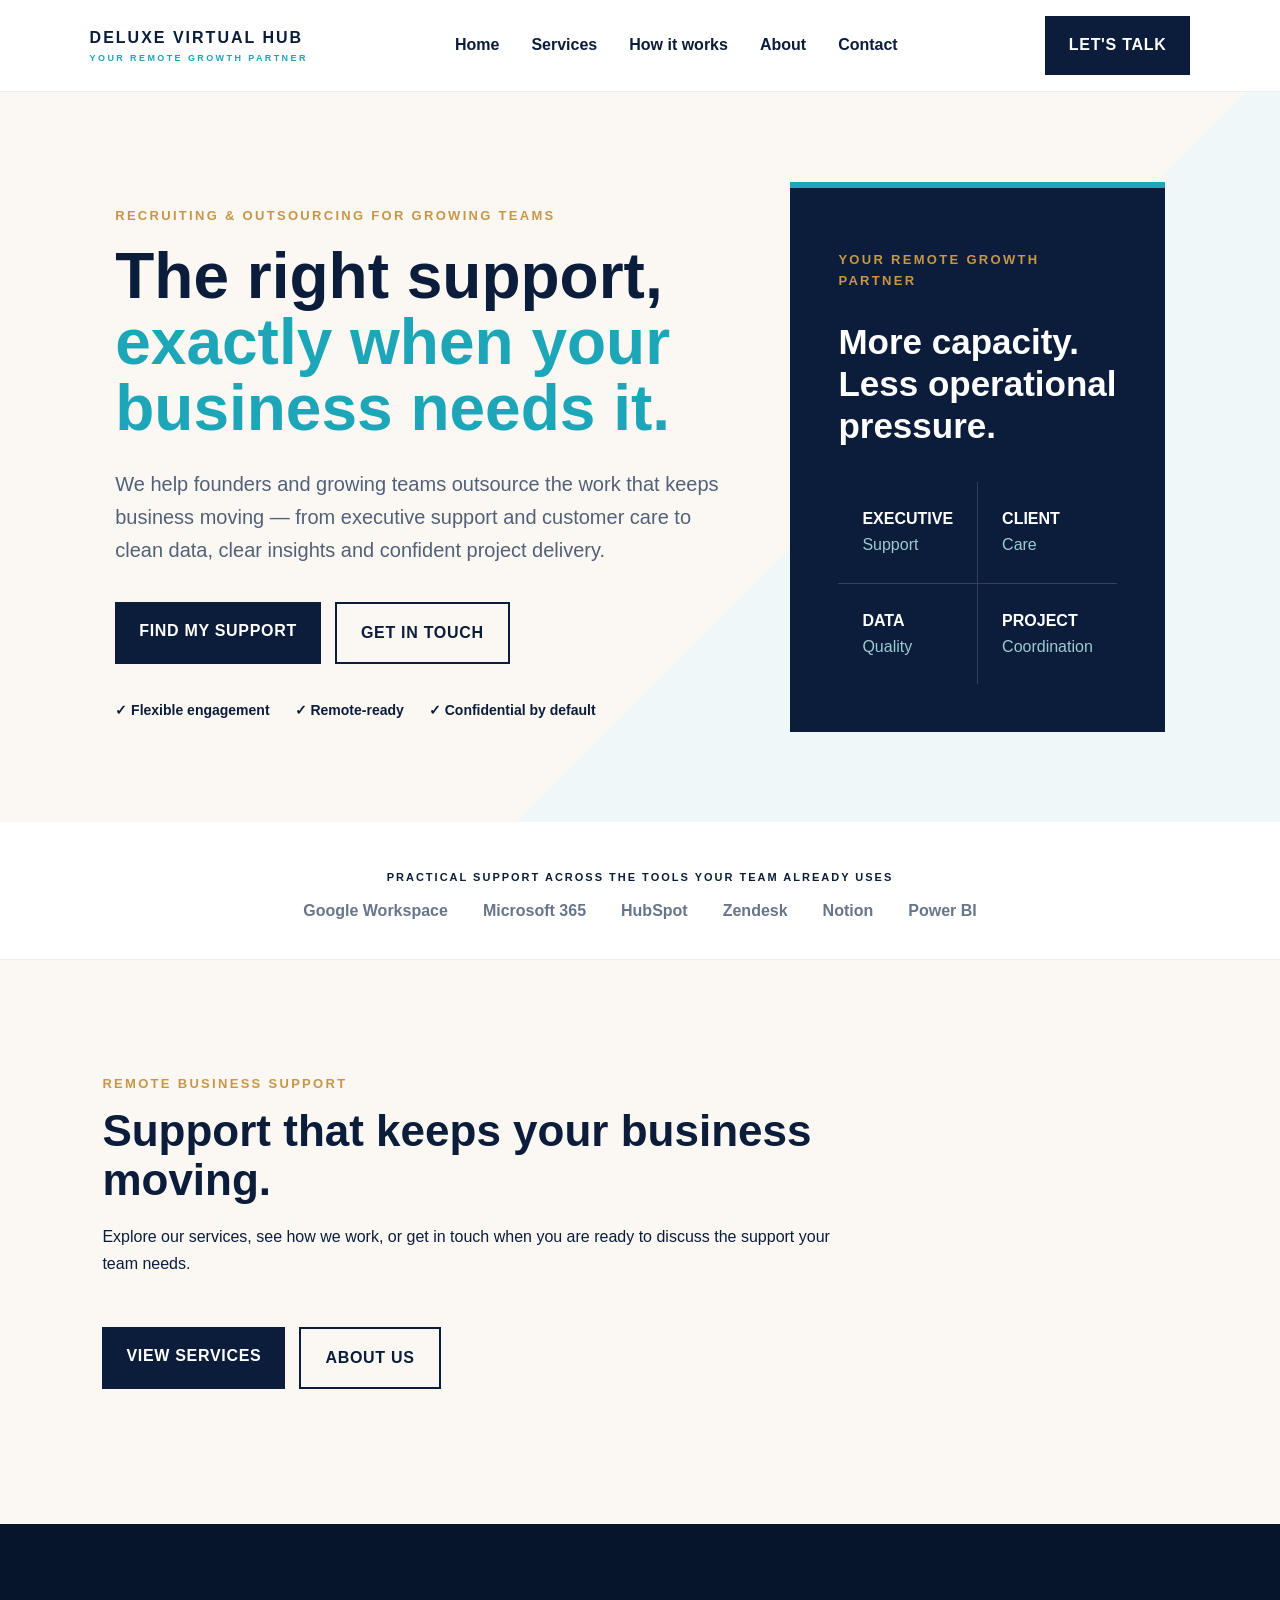
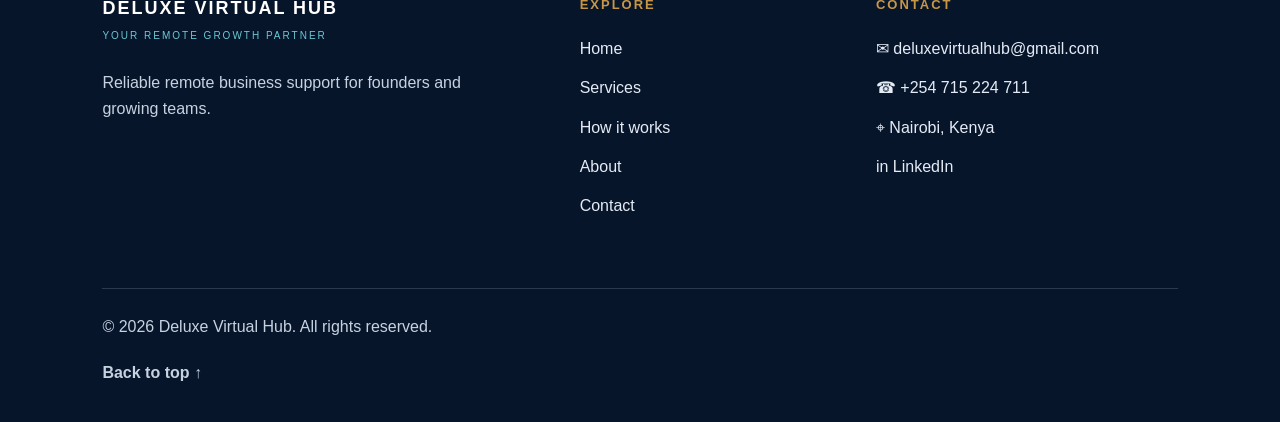
==== index.html @ c2a45085 "Add files via upload" ====
<!doctype html>
<html lang="en"><head><meta charset="utf-8"><meta name="viewport" content="width=device-width,initial-scale=1"><title>Deluxe Virtual Hub | Your Remote Growth Partner</title><meta name="description" content="Remote business support for founders and growing teams."><link rel="stylesheet" href="styles.css"></head>
<body id="top"><header class="nav">
  <a class="brand" href="index.html"><span>DELUXE VIRTUAL HUB</span><small>YOUR REMOTE GROWTH PARTNER</small></a>
  <button class="menu-toggle" type="button" aria-label="Open navigation" aria-expanded="false">
    <span></span><span></span><span></span>
  </button>
  <nav class="main-nav"><a href="index.html">Home</a><a href="services.html">Services</a><a href="process.html">How it works</a><a href="about.html">About</a><a href="contact.html">Contact</a><a class="mobile-talk" href="contact.html">LET'S TALK</a></nav>
  <a class="nav-cta" href="contact.html">LET'S TALK</a>
</header><main><section id="home" class="hero">
  <div class="hero-copy">
    <p class="eyebrow">RECRUITING & OUTSOURCING FOR GROWING TEAMS</p>
    <h1>The right support, <span>exactly when your business needs it.</span></h1>
    <p class="intro">We help founders and growing teams outsource the work that keeps business moving — from executive support and customer care to clean data, clear insights and confident project delivery.</p>
    <div class="actions"><a class="btn" href="services.html#selector">FIND MY SUPPORT</a><a class="btn secondary" href="contact.html">GET IN TOUCH</a></div>
    <div class="trust"><span>✓ Flexible engagement</span><span>✓ Remote-ready</span><span>✓ Confidential by default</span></div>
  </div>
  <div class="hero-panel">
    <p class="eyebrow">YOUR REMOTE GROWTH PARTNER</p>
    <h2>More capacity. Less operational pressure.</h2>
    <div class="mini-grid"><div><b>EXECUTIVE</b><span>Support</span></div><div><b>CLIENT</b><span>Care</span></div><div><b>DATA</b><span>Quality</span></div><div><b>PROJECT</b><span>Coordination</span></div></div>
  </div>
</section><section class="tools"><p>PRACTICAL SUPPORT ACROSS THE TOOLS YOUR TEAM ALREADY USES</p><div><span>Google Workspace</span><span>Microsoft 365</span><span>HubSpot</span><span>Zendesk</span><span>Notion</span><span>Power BI</span></div></section><section class="section"><div class="section-heading"><p class="eyebrow">REMOTE BUSINESS SUPPORT</p><h2>Support that keeps your business moving.</h2><p>Explore our services, see how we work, or get in touch when you are ready to discuss the support your team needs.</p></div><div class="actions"><a class="btn" href="services.html">VIEW SERVICES</a><a class="btn secondary" href="about.html">ABOUT US</a></div></section></main><footer class="site-footer">
  <div class="footer-grid">
    <div class="footer-brand"><b>DELUXE VIRTUAL HUB</b><span>YOUR REMOTE GROWTH PARTNER</span><p>Reliable remote business support for founders and growing teams.</p></div>
    <div class="footer-links"><h3>EXPLORE</h3><a href="index.html">Home</a><a href="services.html">Services</a><a href="process.html">How it works</a><a href="about.html">About</a><a href="contact.html">Contact</a></div>
    <div class="footer-contact"><h3>CONTACT</h3><a href="mailto:deluxevirtualhub@gmail.com">✉ deluxevirtualhub@gmail.com</a><a href="tel:+254715224711">☎ +254 715 224 711</a><p>⌖ Nairobi, Kenya</p><a href="https://www.linkedin.com/in/jecinter-anyango-422483236/" target="_blank" rel="noopener">in LinkedIn</a></div>
  </div>
  <div class="footer-bottom"><p>© 2026 Deluxe Virtual Hub. All rights reserved.</p><a href="#top">Back to top ↑</a></div>
</footer><script src="script.js"></script></body></html>
---- styles.css ----
*{box-sizing:border-box}html{scroll-behavior:smooth}body{margin:0;font-family:Arial,Helvetica,sans-serif;color:#0b1d3a;background:#fbf8f3;line-height:1.65}a{color:inherit;text-decoration:none}.nav{height:92px;display:flex;align-items:center;justify-content:space-between;padding:0 7%;background:#fff;position:sticky;top:0;z-index:20;border-bottom:1px solid #eee}.brand{display:flex;flex-direction:column;font-weight:800;letter-spacing:2px}.brand small{font-size:9px;letter-spacing:2.4px;color:#1ca6b8}.nav nav{display:flex;gap:32px;font-weight:700}.nav-cta,.btn{background:#0b1d3a;color:#fff;padding:16px 24px;font-weight:800;letter-spacing:.7px;border:0;cursor:pointer}.hero{min-height:680px;padding:90px 9%;display:grid;grid-template-columns:1.25fr .75fr;gap:70px;align-items:center;background:linear-gradient(135deg,#fbf8f3 62%,#eef8f8 62%)}.eyebrow{font-size:13px;font-weight:800;letter-spacing:2.3px;color:#c79647}.hero h1{font-size:64px;line-height:1.03;margin:18px 0 26px;max-width:850px}.hero h1 span{color:#1ca6b8}.intro{font-size:20px;color:#526078;max-width:760px}.actions{display:flex;gap:14px;margin:35px 0}.btn.secondary{background:transparent;color:#0b1d3a;border:2px solid #0b1d3a}.trust{display:flex;gap:25px;flex-wrap:wrap;font-size:14px;font-weight:700}.hero-panel{background:#0b1d3a;color:white;padding:48px;border-top:6px solid #1ca6b8}.hero-panel h2{font-size:35px;line-height:1.2}.mini-grid{display:grid;grid-template-columns:1fr 1fr;gap:1px;background:#ffffff2a;margin-top:35px}.mini-grid div{background:#0b1d3a;padding:24px}.mini-grid b,.mini-grid span{display:block}.mini-grid span{color:#9ccbd1}.tools{text-align:center;padding:35px 7%;background:white;border-bottom:1px solid #eee}.tools p{font-size:11px;font-weight:800;letter-spacing:2px}.tools div{display:flex;justify-content:center;gap:35px;flex-wrap:wrap;color:#68758a;font-weight:700}.section,.about{padding:100px 8%}.section-heading{max-width:760px;margin-bottom:50px}.section h2,.about h2,.selector h2,.contact h2{font-size:44px;line-height:1.1;margin:12px 0 20px}.service-grid{display:grid;grid-template-columns:repeat(3,1fr);gap:18px}.service-grid article,.steps article,.values article{background:white;padding:30px;border:1px solid #e5dfd5}.service-grid article>span,.steps b,.values b{color:#c79647;font-weight:800}.service-grid h3,.steps h3,.values h3{font-size:20px}.selector{padding:85px 8%;background:#0b1d3a;color:white;display:grid;grid-template-columns:1fr 1fr;gap:70px}.selector-box{background:white;color:#0b1d3a;padding:32px;align-self:center}select,input,textarea{width:100%;padding:16px;border:1px solid #cfc8bc;background:#fff;font:inherit;margin-top:8px}.selector button{width:100%;padding:16px;background:#c79647;color:#0b1d3a;border:0;font-weight:800;margin-top:12px;cursor:pointer}.result{margin-top:18px;font-weight:700}.steps,.values{display:grid;grid-template-columns:repeat(3,1fr);gap:18px}.about{background:#eef8f8;display:grid;grid-template-columns:1fr 1fr;gap:45px}.about-copy{font-size:18px;color:#4f5d72}.values{grid-column:1/-1}.contact{padding:100px 16%;text-align:center;background:#0b1d3a;color:white}.contact>p{color:#c7d2e1}.contact form{max-width:900px;margin:45px auto 25px;text-align:left;background:white;color:#0b1d3a;padding:35px}.contact label{display:block;font-weight:700;margin-bottom:18px}.contact label span{font-weight:400}.two{display:grid;grid-template-columns:1fr 1fr;gap:18px}.contact-links a{font-weight:800;color:#fff}.privacy{font-size:12px;max-width:760px;margin:25px auto!important}footer{padding:45px 8%;display:flex;justify-content:space-between;gap:30px;background:#07152b;color:white}footer div{display:flex;flex-direction:column}footer span{font-size:9px;letter-spacing:2px;color:#69c8d3}@media(max-width:850px){.nav nav{display:none}.nav{padding:0 5%}.nav-cta{padding:12px}.hero{grid-template-columns:1fr;padding:65px 7%}.hero h1{font-size:44px}.service-grid,.steps,.values,.about,.selector{grid-template-columns:1fr}.section,.about,.selector{padding:70px 7%}.contact{padding:70px 7%}.two{grid-template-columns:1fr}footer{flex-direction:column}.hero-panel{padding:30px}}
.site-footer{display:block;padding:0;background:#07152b;color:white}.footer-grid{padding:70px 8% 55px;display:grid;grid-template-columns:1.35fr .75fr 1fr;gap:70px}.footer-brand,.footer-links,.footer-contact{display:flex;flex-direction:column;align-items:flex-start}.footer-brand b{font-size:18px;letter-spacing:2px}.footer-brand span{font-size:10px;letter-spacing:2px;color:#69c8d3;margin-top:4px}.footer-brand p{max-width:360px;color:#c7d2e1;margin-top:25px}.site-footer h3{font-size:13px;letter-spacing:2px;color:#c79647;margin:0 0 20px}.footer-links a,.footer-contact a,.footer-contact p{margin:0 0 13px;color:#e4ebf5}.footer-links a:hover,.footer-contact a:hover{color:#69c8d3}.footer-bottom{margin:0 8%;padding:25px 0 35px;border-top:1px solid #ffffff26;display:flex;justify-content:space-between;gap:20px;color:#c7d2e1}.footer-bottom p{margin:0}.footer-bottom a{font-weight:700}
.founder-section{padding:100px 8%;display:grid;grid-template-columns:.8fr 1.2fr;gap:70px;align-items:center;background:#fbf8f3}.founder-photo img{width:100%;max-width:480px;display:block;object-fit:cover}.founder-copy h2,.testimonial-heading h2{font-size:44px;line-height:1.1;margin:12px 0 12px}.founder-role{font-weight:800;color:#1ca6b8;margin-bottom:28px}.founder-copy blockquote{margin:30px 0 10px;padding-left:22px;border-left:4px solid #c79647;font-size:21px;font-weight:700;line-height:1.5}.founder-signoff{font-weight:800}.founder-skills{background:#fff}.testimonial-section{padding:95px 8%;background:#eef8f8}.testimonial-heading{max-width:760px;margin-bottom:45px}.testimonial-card{background:#fff;border:1px solid #e5dfd5;padding:38px;display:grid;grid-template-columns:130px 1fr;gap:35px;max-width:1050px}.testimonial-card img{width:130px;height:130px;border-radius:50%;object-fit:cover}.testimonial-card blockquote{margin:0 0 24px;font-size:18px;line-height:1.7}.testimonial-card h3{margin:0}.testimonial-card p{margin:3px 0 12px;color:#526078}.testimonial-card a{font-weight:800;color:#1ca6b8}
@media(max-width:850px){.footer-grid{grid-template-columns:1fr;padding:55px 7%;gap:38px}.footer-bottom{margin:0 7%;flex-direction:column}.founder-section{grid-template-columns:1fr;padding:70px 7%;gap:40px}.founder-photo img{max-width:380px}.testimonial-section{padding:70px 7%}.testimonial-card{grid-template-columns:1fr}.testimonial-card img{width:100px;height:100px}}


/* Responsive mobile navigation */
.menu-toggle{display:none;background:transparent;border:0;padding:8px;cursor:pointer}
.menu-toggle span{display:block;width:26px;height:2px;background:#0b1d3a;margin:6px 0;transition:.2s}
.mobile-talk{display:none}
@media(max-width:850px){
  .nav{height:78px;position:sticky;padding:0 5%}
  .nav .brand{max-width:210px}
  .nav nav.main-nav{display:none;position:absolute;top:78px;left:0;right:0;background:#fff;border-top:1px solid #eee;border-bottom:1px solid #eee;padding:18px 5% 24px;flex-direction:column;gap:0;box-shadow:0 12px 24px rgba(11,29,58,.08)}
  .nav nav.main-nav.open{display:flex}
  .nav nav.main-nav a{padding:13px 0;border-bottom:1px solid #eee}
  .nav nav.main-nav a:last-child{border-bottom:0}
  .menu-toggle{display:block;margin-left:auto}
  .nav>.nav-cta{display:none}
  .mobile-talk{display:block!important;margin-top:10px;background:#0b1d3a;color:#fff!important;padding:13px 16px!important;text-align:center;border-bottom:0!important}
  .menu-toggle.open span:nth-child(1){transform:translateY(8px) rotate(45deg)}
  .menu-toggle.open span:nth-child(2){opacity:0}
  .menu-toggle.open span:nth-child(3){transform:translateY(-8px) rotate(-45deg)}
}
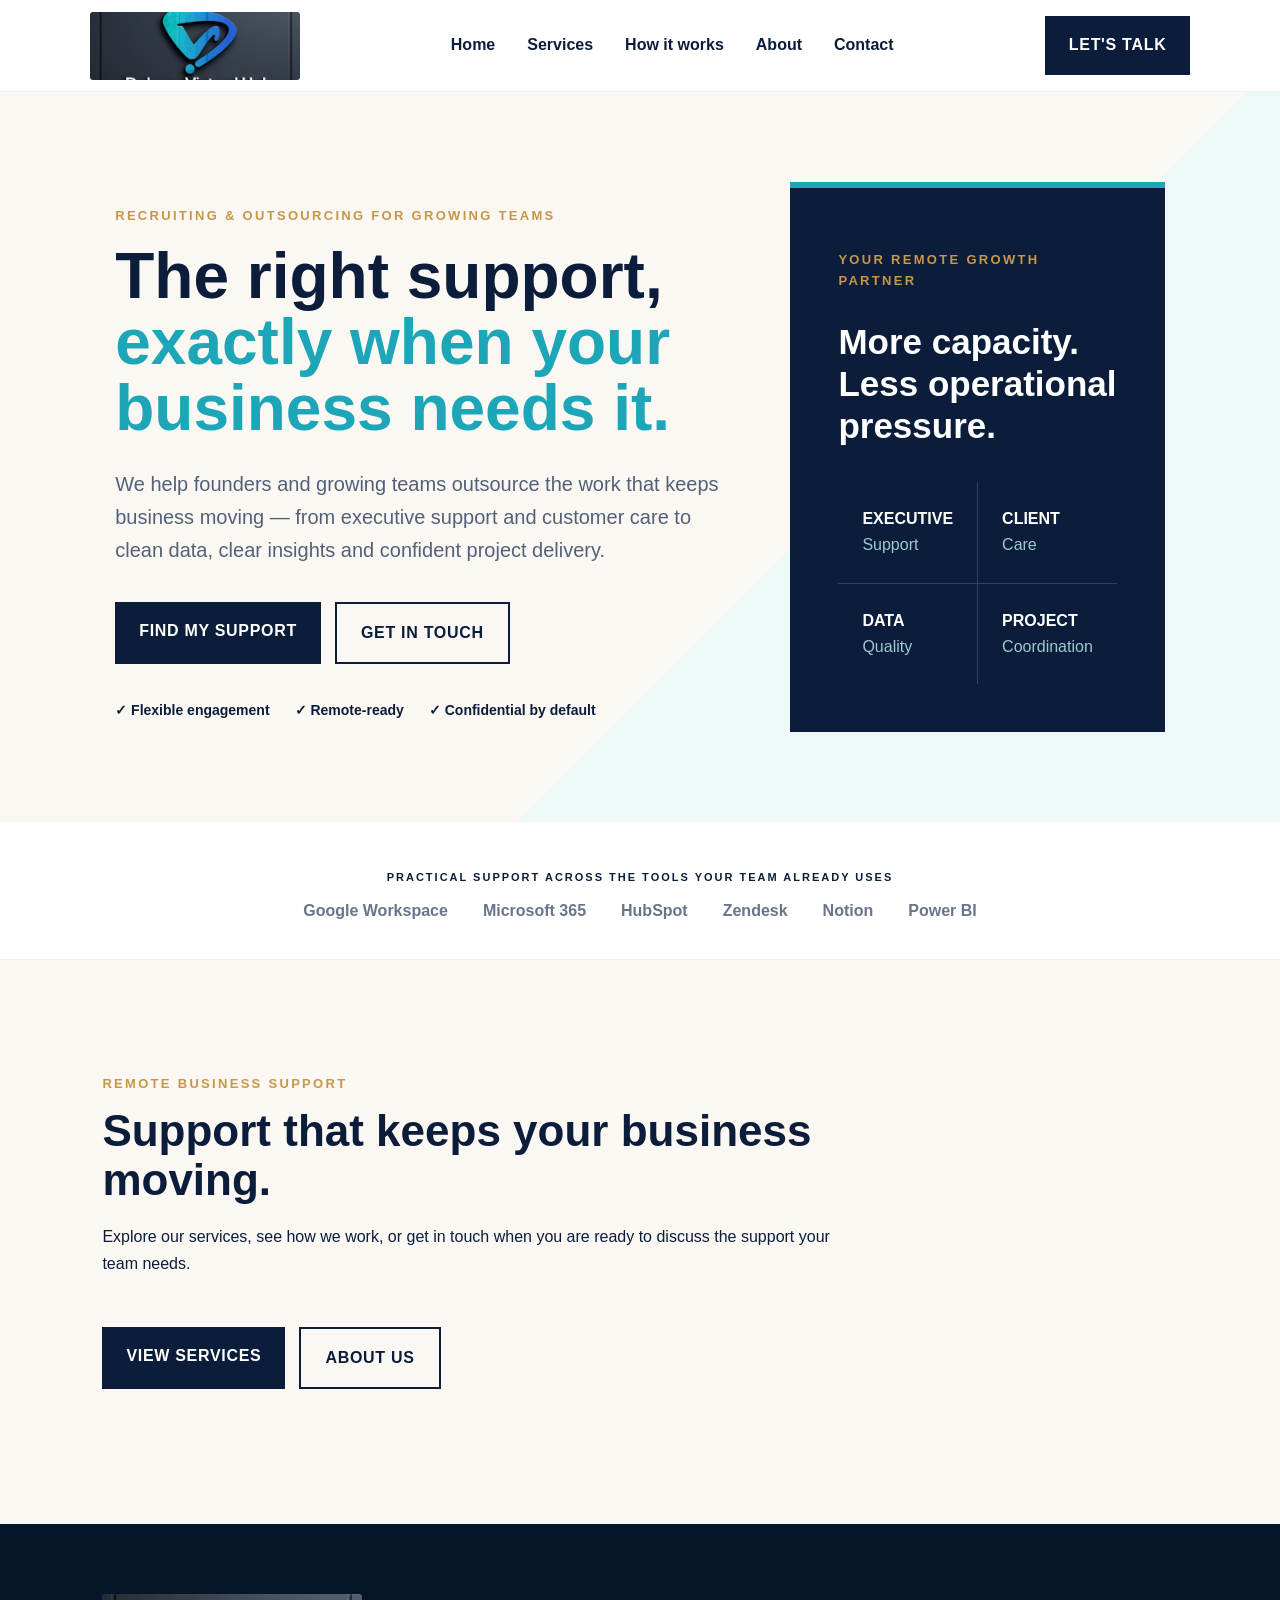
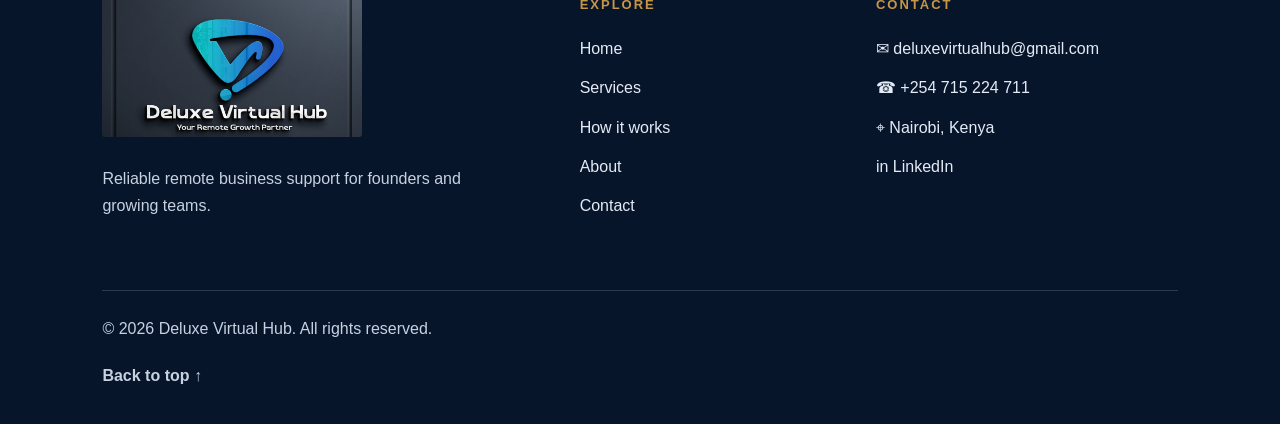
==== commit 1481b212: "Add files via upload" ====
--- a/index.html
+++ b/index.html
@@ -1,7 +1,7 @@
 <!doctype html>
 <html lang="en"><head><meta charset="utf-8"><meta name="viewport" content="width=device-width,initial-scale=1"><title>Deluxe Virtual Hub | Your Remote Growth Partner</title><meta name="description" content="Remote business support for founders and growing teams."><link rel="stylesheet" href="styles.css"></head>
 <body id="top"><header class="nav">
-  <a class="brand" href="index.html"><span>DELUXE VIRTUAL HUB</span><small>YOUR REMOTE GROWTH PARTNER</small></a>
+  <a class="brand" href="index.html" aria-label="Deluxe Virtual Hub home"><img class="brand-logo" src="deluxe-logo.png" alt="Deluxe Virtual Hub — Your Remote Growth Partner"></a>
   <button class="menu-toggle" type="button" aria-label="Open navigation" aria-expanded="false">
     <span></span><span></span><span></span>
   </button>
@@ -22,7 +22,7 @@
   </div>
 </section><section class="tools"><p>PRACTICAL SUPPORT ACROSS THE TOOLS YOUR TEAM ALREADY USES</p><div><span>Google Workspace</span><span>Microsoft 365</span><span>HubSpot</span><span>Zendesk</span><span>Notion</span><span>Power BI</span></div></section><section class="section"><div class="section-heading"><p class="eyebrow">REMOTE BUSINESS SUPPORT</p><h2>Support that keeps your business moving.</h2><p>Explore our services, see how we work, or get in touch when you are ready to discuss the support your team needs.</p></div><div class="actions"><a class="btn" href="services.html">VIEW SERVICES</a><a class="btn secondary" href="about.html">ABOUT US</a></div></section></main><footer class="site-footer">
   <div class="footer-grid">
-    <div class="footer-brand"><b>DELUXE VIRTUAL HUB</b><span>YOUR REMOTE GROWTH PARTNER</span><p>Reliable remote business support for founders and growing teams.</p></div>
+    <div class="footer-brand"><img class="footer-logo" src="deluxe-logo.png" alt="Deluxe Virtual Hub — Your Remote Growth Partner"><p>Reliable remote business support for founders and growing teams.</p></div>
     <div class="footer-links"><h3>EXPLORE</h3><a href="index.html">Home</a><a href="services.html">Services</a><a href="process.html">How it works</a><a href="about.html">About</a><a href="contact.html">Contact</a></div>
     <div class="footer-contact"><h3>CONTACT</h3><a href="mailto:deluxevirtualhub@gmail.com">✉ deluxevirtualhub@gmail.com</a><a href="tel:+254715224711">☎ +254 715 224 711</a><p>⌖ Nairobi, Kenya</p><a href="https://www.linkedin.com/in/jecinter-anyango-422483236/" target="_blank" rel="noopener">in LinkedIn</a></div>
   </div>
--- a/styles.css
+++ b/styles.css
@@ -22,3 +22,9 @@
   .menu-toggle.open span:nth-child(2){opacity:0}
   .menu-toggle.open span:nth-child(3){transform:translateY(-8px) rotate(-45deg)}
 }
+
+/* Deluxe Virtual Hub logo */
+.brand{display:flex;align-items:center;line-height:0}
+.brand-logo{display:block;width:210px;height:68px;object-fit:cover;object-position:center;border-radius:3px}
+.footer-logo{display:block;width:260px;max-width:100%;height:auto;margin-bottom:4px;border-radius:3px}
+@media(max-width:850px){.nav .brand{max-width:none}.brand-logo{width:165px;height:56px}.footer-logo{width:230px}}
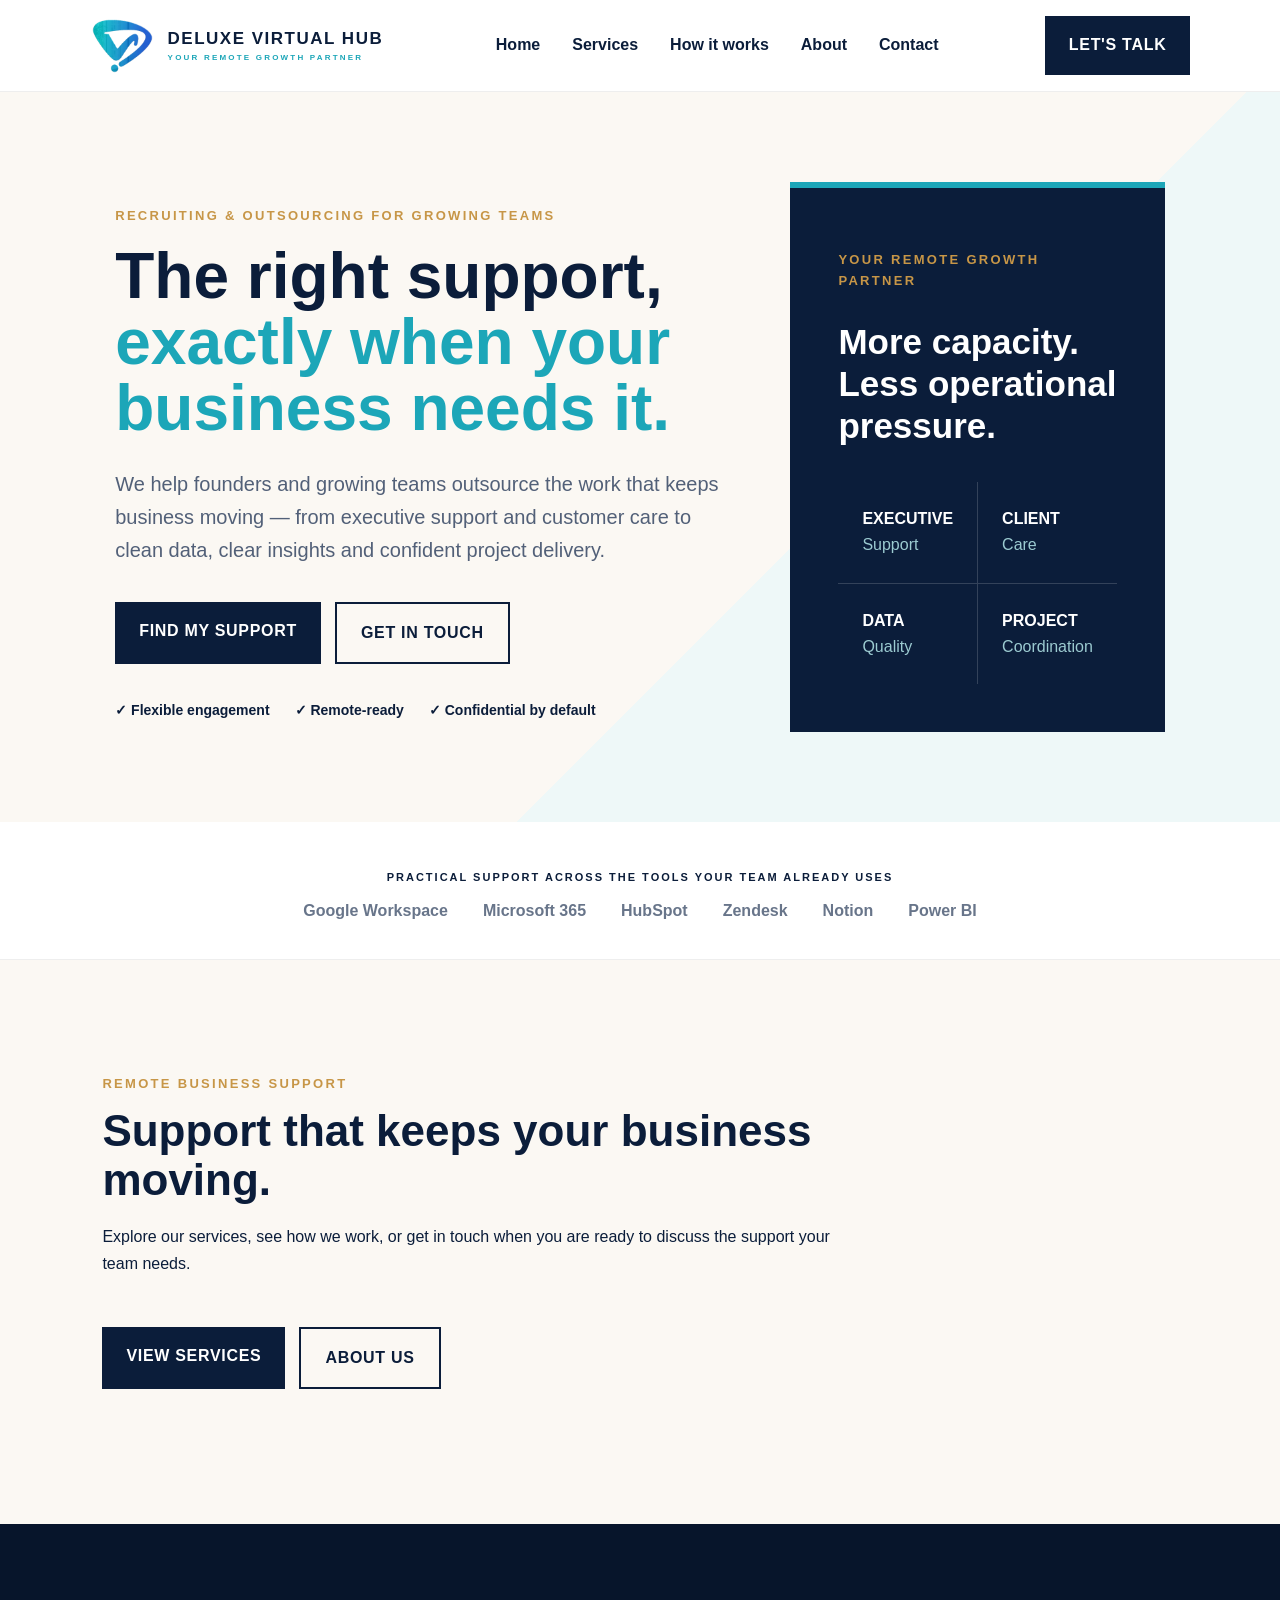
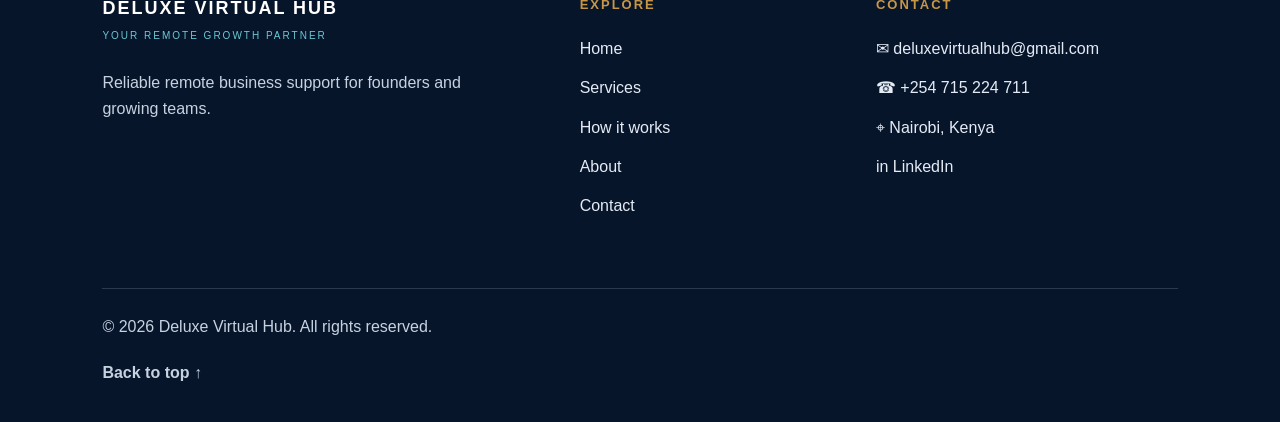
==== commit 589e175e: "Add files via upload" ====
--- a/index.html
+++ b/index.html
@@ -1,7 +1,7 @@
 <!doctype html>
 <html lang="en"><head><meta charset="utf-8"><meta name="viewport" content="width=device-width,initial-scale=1"><title>Deluxe Virtual Hub | Your Remote Growth Partner</title><meta name="description" content="Remote business support for founders and growing teams."><link rel="stylesheet" href="styles.css"></head>
 <body id="top"><header class="nav">
-  <a class="brand" href="index.html" aria-label="Deluxe Virtual Hub home"><img class="brand-logo" src="deluxe-logo.png" alt="Deluxe Virtual Hub — Your Remote Growth Partner"></a>
+  <a class="brand" href="index.html" aria-label="Deluxe Virtual Hub home"><img class="brand-mark" src="deluxe-mark.png" alt=""><span class="brand-copy"><strong>DELUXE VIRTUAL HUB</strong><small>YOUR REMOTE GROWTH PARTNER</small></span></a>
   <button class="menu-toggle" type="button" aria-label="Open navigation" aria-expanded="false">
     <span></span><span></span><span></span>
   </button>
@@ -22,7 +22,7 @@
   </div>
 </section><section class="tools"><p>PRACTICAL SUPPORT ACROSS THE TOOLS YOUR TEAM ALREADY USES</p><div><span>Google Workspace</span><span>Microsoft 365</span><span>HubSpot</span><span>Zendesk</span><span>Notion</span><span>Power BI</span></div></section><section class="section"><div class="section-heading"><p class="eyebrow">REMOTE BUSINESS SUPPORT</p><h2>Support that keeps your business moving.</h2><p>Explore our services, see how we work, or get in touch when you are ready to discuss the support your team needs.</p></div><div class="actions"><a class="btn" href="services.html">VIEW SERVICES</a><a class="btn secondary" href="about.html">ABOUT US</a></div></section></main><footer class="site-footer">
   <div class="footer-grid">
-    <div class="footer-brand"><img class="footer-logo" src="deluxe-logo.png" alt="Deluxe Virtual Hub — Your Remote Growth Partner"><p>Reliable remote business support for founders and growing teams.</p></div>
+    <div class="footer-brand"><b>DELUXE VIRTUAL HUB</b><span>YOUR REMOTE GROWTH PARTNER</span><p>Reliable remote business support for founders and growing teams.</p></div>
     <div class="footer-links"><h3>EXPLORE</h3><a href="index.html">Home</a><a href="services.html">Services</a><a href="process.html">How it works</a><a href="about.html">About</a><a href="contact.html">Contact</a></div>
     <div class="footer-contact"><h3>CONTACT</h3><a href="mailto:deluxevirtualhub@gmail.com">✉ deluxevirtualhub@gmail.com</a><a href="tel:+254715224711">☎ +254 715 224 711</a><p>⌖ Nairobi, Kenya</p><a href="https://www.linkedin.com/in/jecinter-anyango-422483236/" target="_blank" rel="noopener">in LinkedIn</a></div>
   </div>
--- a/styles.css
+++ b/styles.css
@@ -23,8 +23,11 @@
   .menu-toggle.open span:nth-child(3){transform:translateY(-8px) rotate(-45deg)}
 }
 
-/* Deluxe Virtual Hub logo */
-.brand{display:flex;align-items:center;line-height:0}
-.brand-logo{display:block;width:210px;height:68px;object-fit:cover;object-position:center;border-radius:3px}
-.footer-logo{display:block;width:260px;max-width:100%;height:auto;margin-bottom:4px;border-radius:3px}
-@media(max-width:850px){.nav .brand{max-width:none}.brand-logo{width:165px;height:56px}.footer-logo{width:230px}}
+/* Deluxe Virtual Hub header branding */
+.brand{display:flex;flex-direction:row;align-items:center;gap:12px;line-height:1;text-decoration:none;min-width:300px}
+.brand-mark{display:block;width:66px;height:58px;object-fit:contain;flex:0 0 auto}
+.brand-copy{display:flex;flex-direction:column;gap:7px;white-space:nowrap}
+.brand-copy strong{font-size:17px;letter-spacing:1.5px;color:#0b1d3a;font-weight:800}
+.brand-copy small{font-size:8px;letter-spacing:2.2px;color:#1ca6b8;font-weight:800}
+@media(max-width:1100px){.brand{min-width:0}.brand-copy strong{font-size:14px}.brand-mark{width:54px;height:48px}.nav nav{gap:20px}}
+@media(max-width:850px){.nav .brand{max-width:none;gap:8px}.brand-mark{width:46px;height:42px}.brand-copy strong{font-size:12px;letter-spacing:1px}.brand-copy small{font-size:6.5px;letter-spacing:1.4px}}
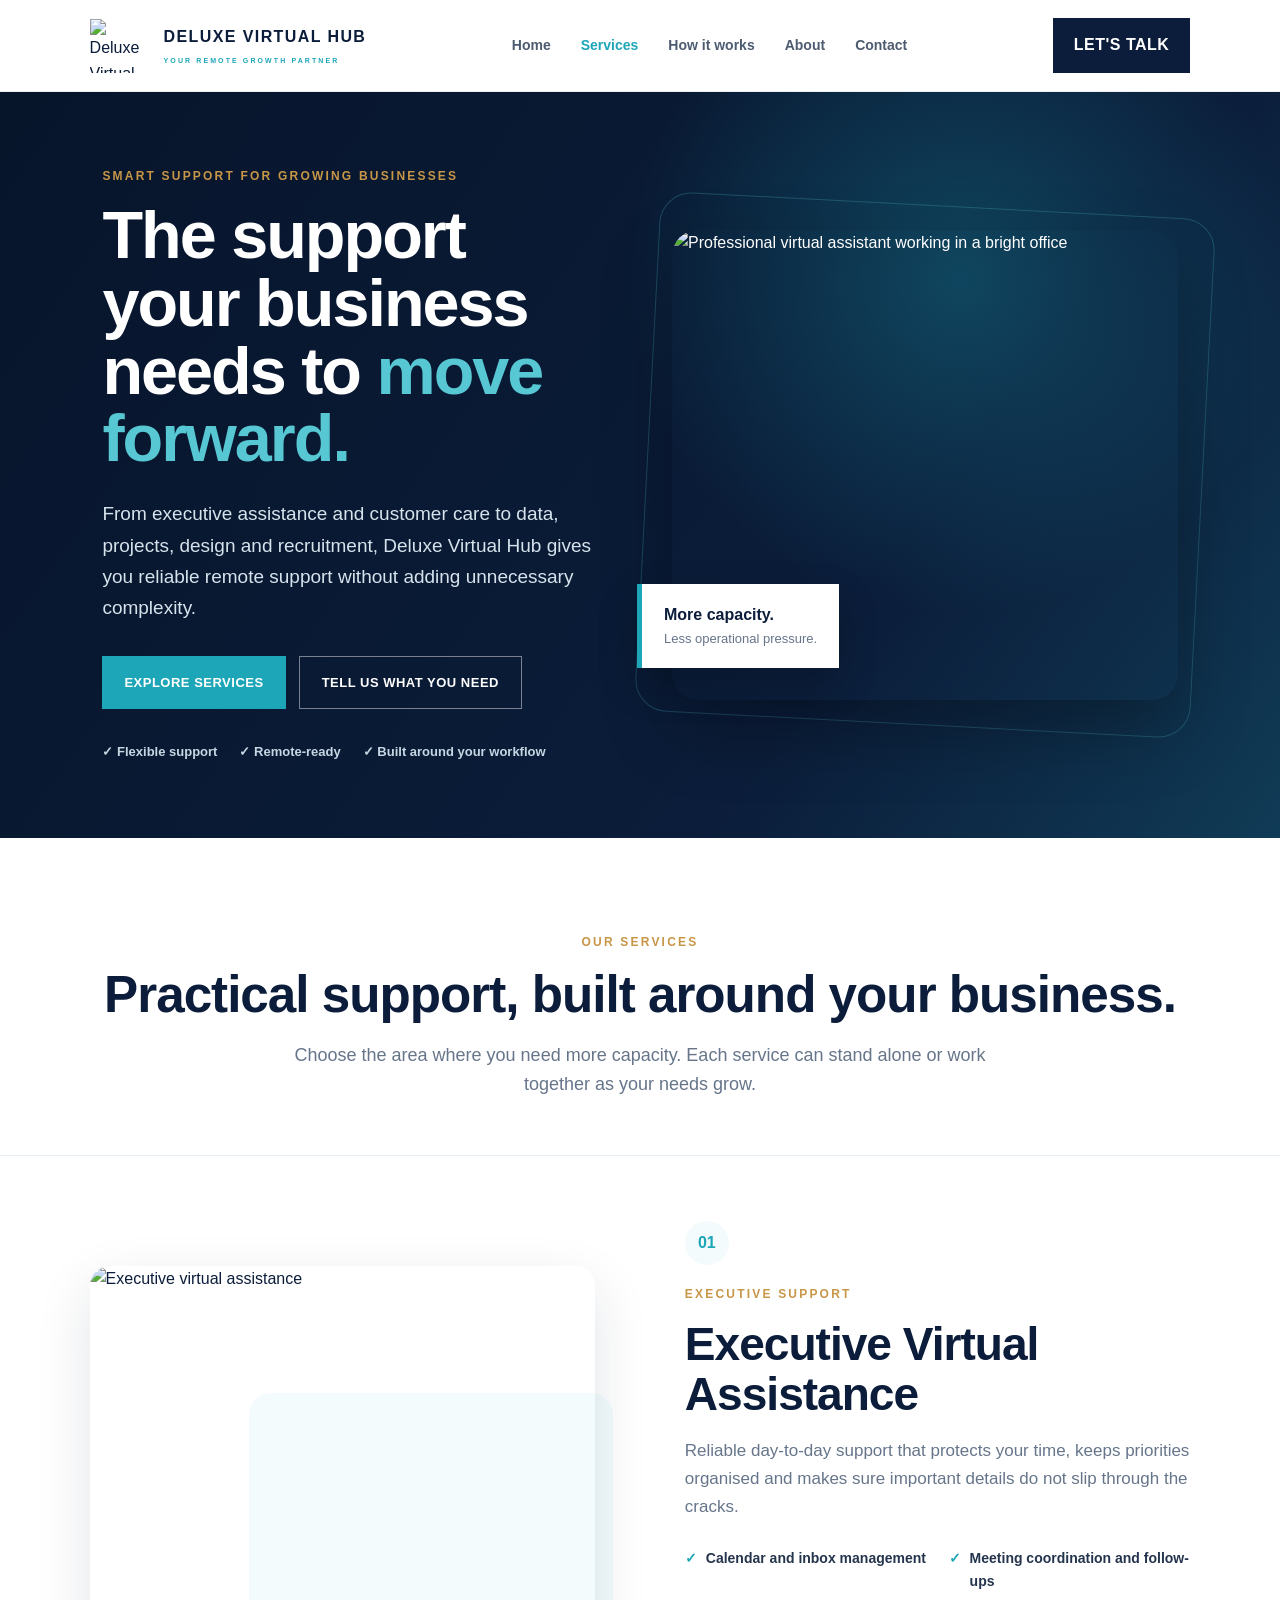
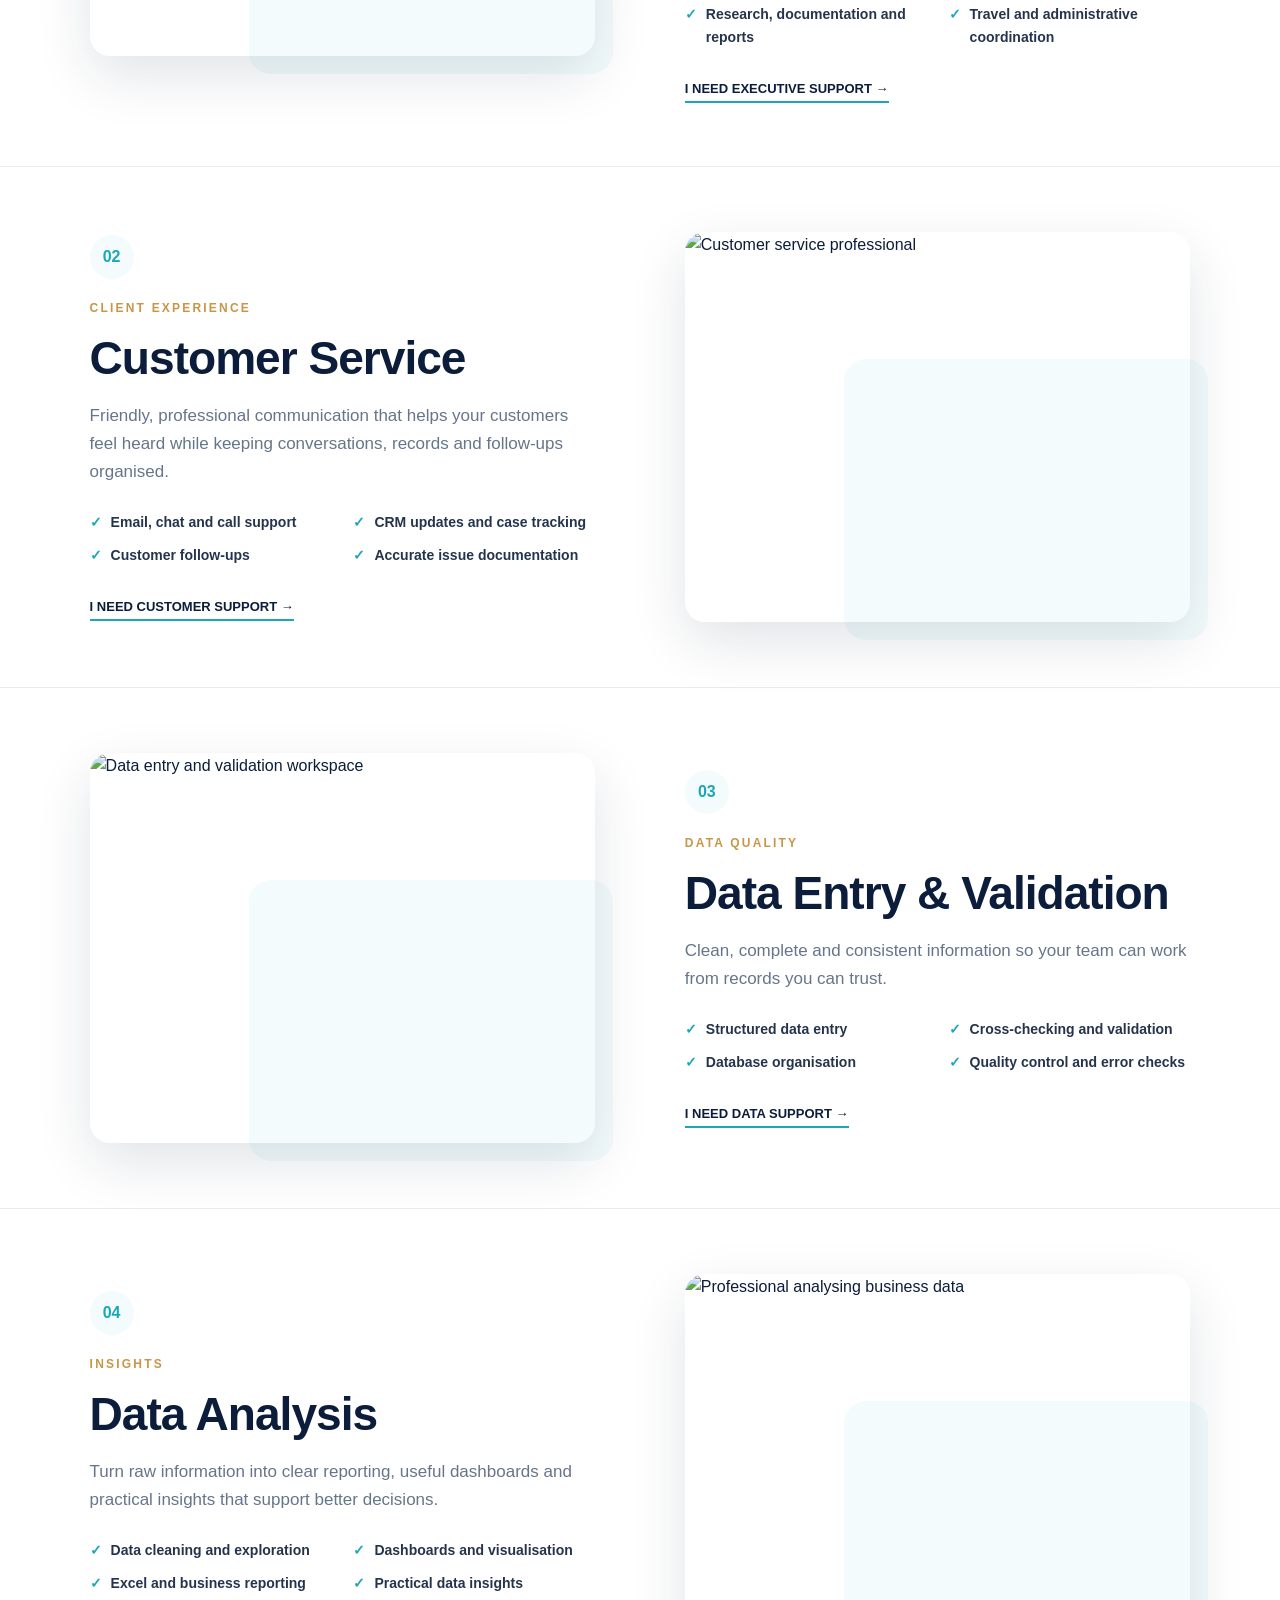
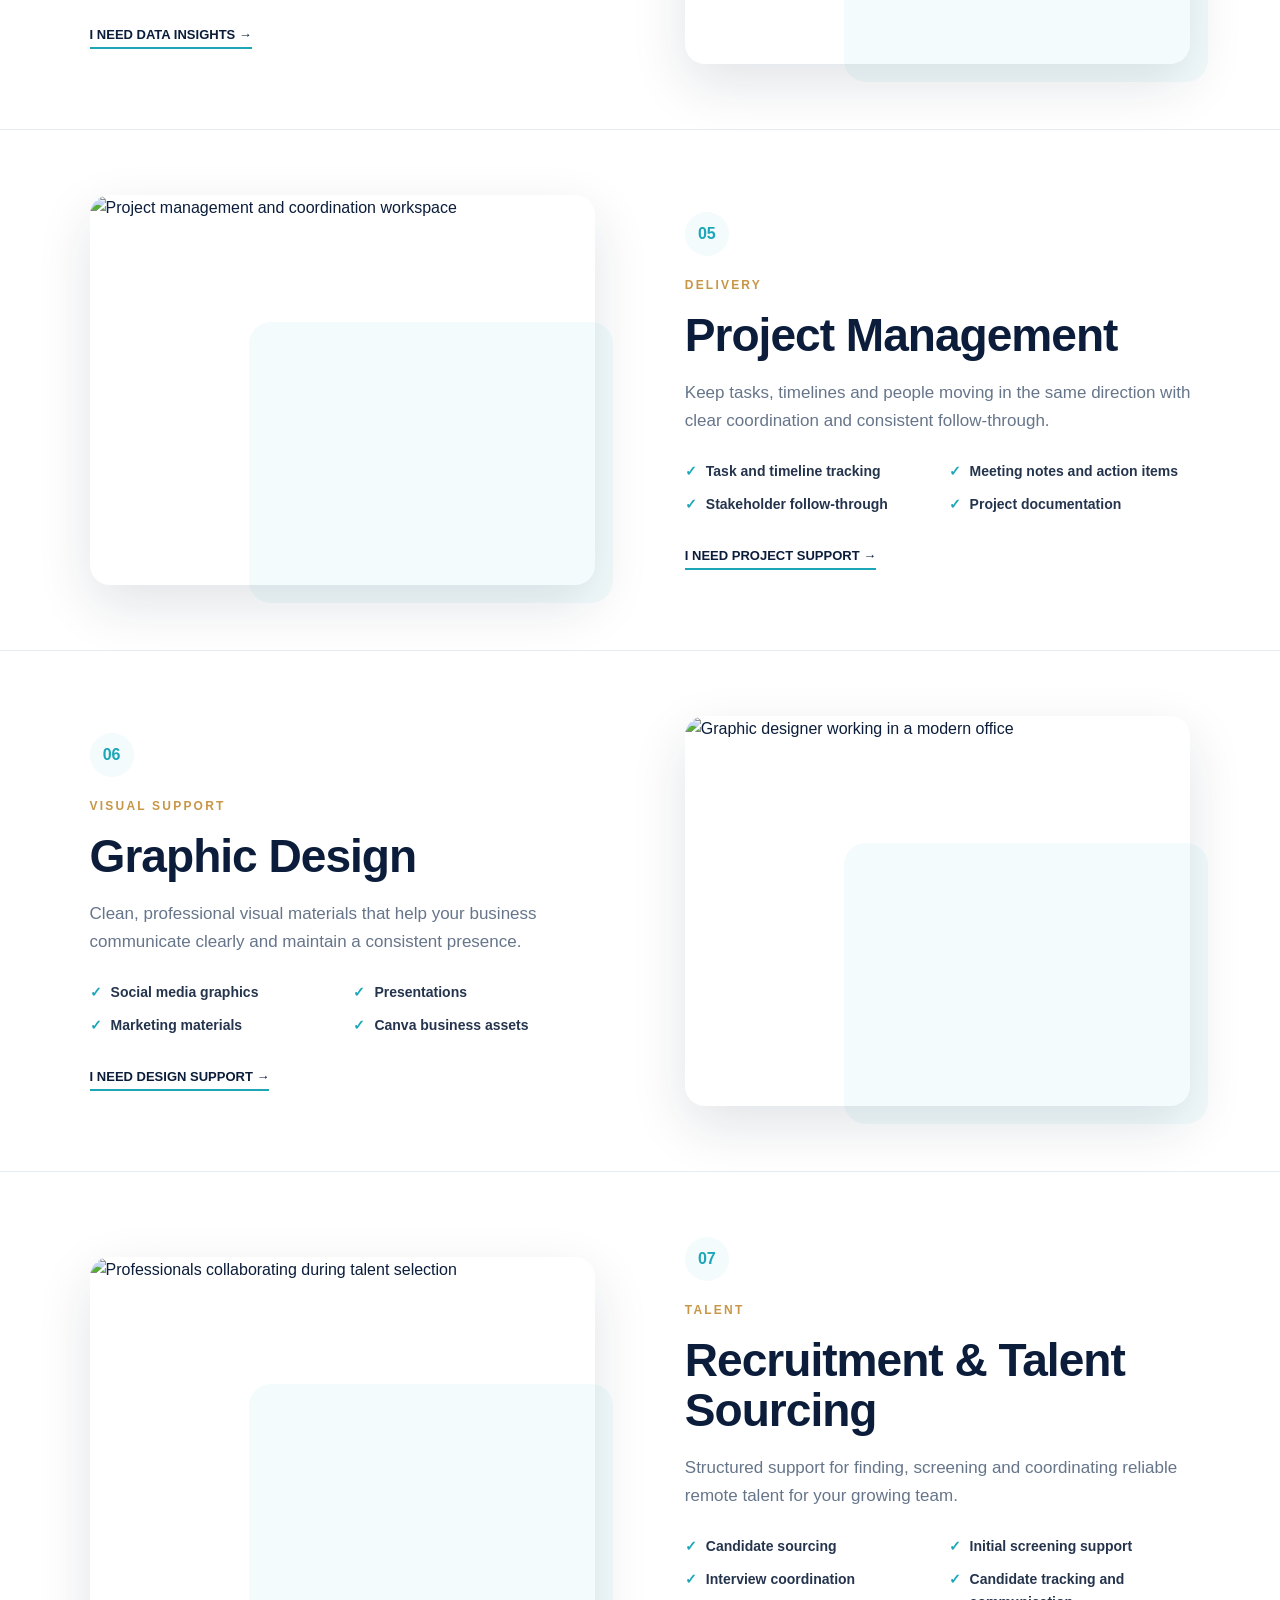
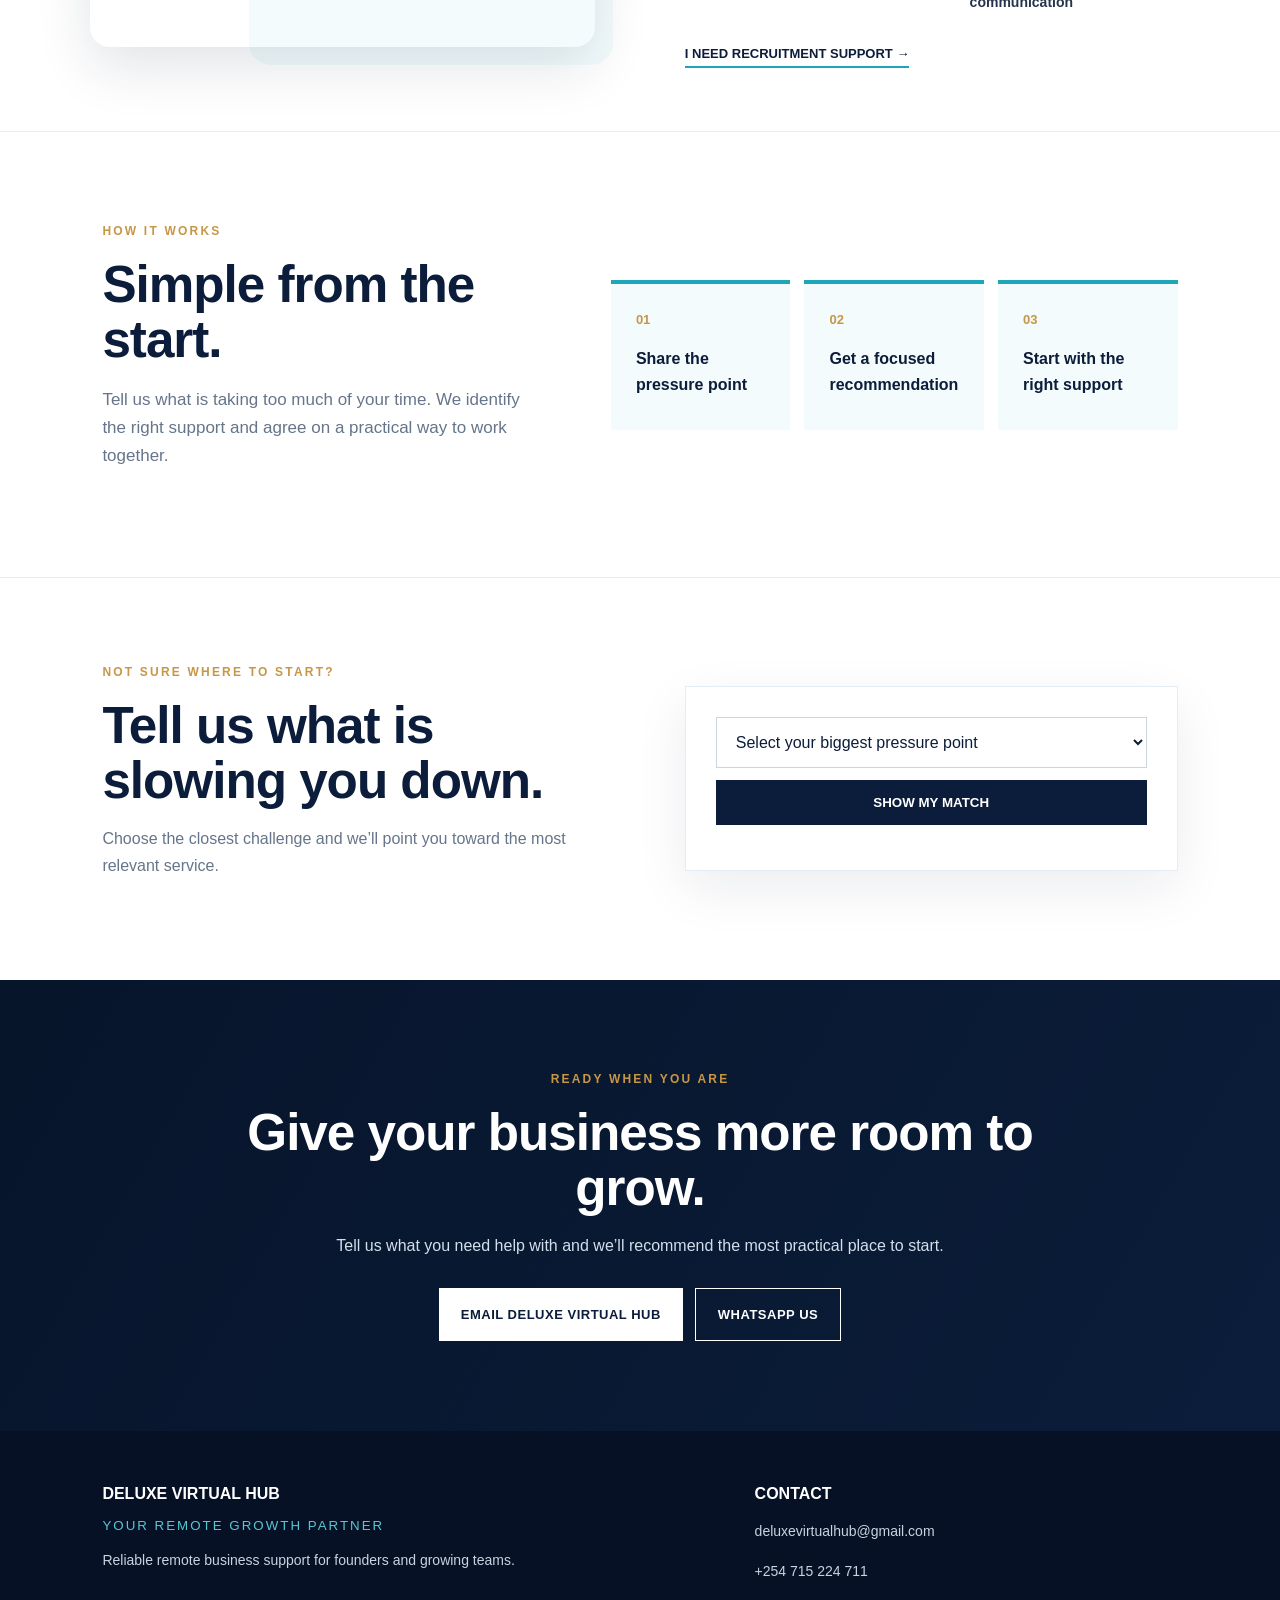
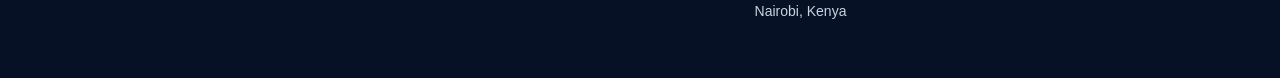
==== commit ec75db10: "Add files via upload" ====
--- a/index.html
+++ b/index.html
@@ -1,30 +1,20 @@
-<!doctype html>
-<html lang="en"><head><meta charset="utf-8"><meta name="viewport" content="width=device-width,initial-scale=1"><title>Deluxe Virtual Hub | Your Remote Growth Partner</title><meta name="description" content="Remote business support for founders and growing teams."><link rel="stylesheet" href="styles.css"></head>
-<body id="top"><header class="nav">
-  <a class="brand" href="index.html" aria-label="Deluxe Virtual Hub home"><img class="brand-mark" src="deluxe-mark.png" alt=""><span class="brand-copy"><strong>DELUXE VIRTUAL HUB</strong><small>YOUR REMOTE GROWTH PARTNER</small></span></a>
-  <button class="menu-toggle" type="button" aria-label="Open navigation" aria-expanded="false">
-    <span></span><span></span><span></span>
-  </button>
-  <nav class="main-nav"><a href="index.html">Home</a><a href="services.html">Services</a><a href="process.html">How it works</a><a href="about.html">About</a><a href="contact.html">Contact</a><a class="mobile-talk" href="contact.html">LET'S TALK</a></nav>
-  <a class="nav-cta" href="contact.html">LET'S TALK</a>
-</header><main><section id="home" class="hero">
-  <div class="hero-copy">
-    <p class="eyebrow">RECRUITING & OUTSOURCING FOR GROWING TEAMS</p>
-    <h1>The right support, <span>exactly when your business needs it.</span></h1>
-    <p class="intro">We help founders and growing teams outsource the work that keeps business moving — from executive support and customer care to clean data, clear insights and confident project delivery.</p>
-    <div class="actions"><a class="btn" href="services.html#selector">FIND MY SUPPORT</a><a class="btn secondary" href="contact.html">GET IN TOUCH</a></div>
-    <div class="trust"><span>✓ Flexible engagement</span><span>✓ Remote-ready</span><span>✓ Confidential by default</span></div>
-  </div>
-  <div class="hero-panel">
-    <p class="eyebrow">YOUR REMOTE GROWTH PARTNER</p>
-    <h2>More capacity. Less operational pressure.</h2>
-    <div class="mini-grid"><div><b>EXECUTIVE</b><span>Support</span></div><div><b>CLIENT</b><span>Care</span></div><div><b>DATA</b><span>Quality</span></div><div><b>PROJECT</b><span>Coordination</span></div></div>
-  </div>
-</section><section class="tools"><p>PRACTICAL SUPPORT ACROSS THE TOOLS YOUR TEAM ALREADY USES</p><div><span>Google Workspace</span><span>Microsoft 365</span><span>HubSpot</span><span>Zendesk</span><span>Notion</span><span>Power BI</span></div></section><section class="section"><div class="section-heading"><p class="eyebrow">REMOTE BUSINESS SUPPORT</p><h2>Support that keeps your business moving.</h2><p>Explore our services, see how we work, or get in touch when you are ready to discuss the support your team needs.</p></div><div class="actions"><a class="btn" href="services.html">VIEW SERVICES</a><a class="btn secondary" href="about.html">ABOUT US</a></div></section></main><footer class="site-footer">
-  <div class="footer-grid">
-    <div class="footer-brand"><b>DELUXE VIRTUAL HUB</b><span>YOUR REMOTE GROWTH PARTNER</span><p>Reliable remote business support for founders and growing teams.</p></div>
-    <div class="footer-links"><h3>EXPLORE</h3><a href="index.html">Home</a><a href="services.html">Services</a><a href="process.html">How it works</a><a href="about.html">About</a><a href="contact.html">Contact</a></div>
-    <div class="footer-contact"><h3>CONTACT</h3><a href="mailto:deluxevirtualhub@gmail.com">✉ deluxevirtualhub@gmail.com</a><a href="tel:+254715224711">☎ +254 715 224 711</a><p>⌖ Nairobi, Kenya</p><a href="https://www.linkedin.com/in/jecinter-anyango-422483236/" target="_blank" rel="noopener">in LinkedIn</a></div>
-  </div>
-  <div class="footer-bottom"><p>© 2026 Deluxe Virtual Hub. All rights reserved.</p><a href="#top">Back to top ↑</a></div>
-</footer><script src="script.js"></script></body></html>+<!doctype html><html lang="en"><head><meta charset="utf-8"><meta name="viewport" content="width=device-width,initial-scale=1"><title>Services | Deluxe Virtual Hub</title><meta name="description" content="Executive support, customer service, data, project management, design and recruitment support for growing businesses."><link rel="stylesheet" href="styles.css"></head><body id="top">
+<header class="nav"><a class="brand" href="#top"><img src="assets/deluxe-mark.png" alt="Deluxe Virtual Hub"><span><strong>DELUXE VIRTUAL HUB</strong><small>YOUR REMOTE GROWTH PARTNER</small></span></a><button class="menu-toggle" aria-label="Open navigation" aria-expanded="false"><i></i><i></i><i></i></button><nav class="main-nav"><a href="#top">Home</a><a class="active" href="#services">Services</a><a href="#process">How it works</a><a href="#about">About</a><a href="#contact">Contact</a></nav><a class="talk" href="#contact">LET'S TALK</a></header>
+<main>
+<section class="hero"><div class="hero-copy"><p class="eyebrow">SMART SUPPORT FOR GROWING BUSINESSES</p><h1>The support your business needs to <span>move forward.</span></h1><p class="lead">From executive assistance and customer care to data, projects, design and recruitment, Deluxe Virtual Hub gives you reliable remote support without adding unnecessary complexity.</p><div class="hero-actions"><a class="btn primary" href="#services">EXPLORE SERVICES</a><a class="btn ghost" href="#contact">TELL US WHAT YOU NEED</a></div><div class="hero-trust"><span>✓ Flexible support</span><span>✓ Remote-ready</span><span>✓ Built around your workflow</span></div></div><div class="hero-visual"><img src="assets/executive-va.png" alt="Professional virtual assistant working in a bright office"><div class="float-card"><b>More capacity.</b><span>Less operational pressure.</span></div></div></section>
+<section class="intro" id="services"><p class="eyebrow">OUR SERVICES</p><h2>Practical support, built around your business.</h2><p>Choose the area where you need more capacity. Each service can stand alone or work together as your needs grow.</p></section>
+<section class="services">
+<article id="executive" class="service"><div class="service-image"><img src="assets/executive-va.png" alt="Executive virtual assistance"></div><div class="service-copy"><span class="number">01</span><p class="eyebrow">EXECUTIVE SUPPORT</p><h2>Executive Virtual Assistance</h2><p>Reliable day-to-day support that protects your time, keeps priorities organised and makes sure important details do not slip through the cracks.</p><ul><li>Calendar and inbox management</li><li>Meeting coordination and follow-ups</li><li>Research, documentation and reports</li><li>Travel and administrative coordination</li></ul><a class="text-link" href="#contact">I NEED EXECUTIVE SUPPORT →</a></div></article>
+<article id="customer" class="service reverse"><div class="service-image"><img src="assets/customer-service.png" alt="Customer service professional"></div><div class="service-copy"><span class="number">02</span><p class="eyebrow">CLIENT EXPERIENCE</p><h2>Customer Service</h2><p>Friendly, professional communication that helps your customers feel heard while keeping conversations, records and follow-ups organised.</p><ul><li>Email, chat and call support</li><li>CRM updates and case tracking</li><li>Customer follow-ups</li><li>Accurate issue documentation</li></ul><a class="text-link" href="#contact">I NEED CUSTOMER SUPPORT →</a></div></article>
+<article id="data-entry" class="service"><div class="service-image"><img src="assets/data-entry.png" alt="Data entry and validation workspace"></div><div class="service-copy"><span class="number">03</span><p class="eyebrow">DATA QUALITY</p><h2>Data Entry & Validation</h2><p>Clean, complete and consistent information so your team can work from records you can trust.</p><ul><li>Structured data entry</li><li>Cross-checking and validation</li><li>Database organisation</li><li>Quality control and error checks</li></ul><a class="text-link" href="#contact">I NEED DATA SUPPORT →</a></div></article>
+<article id="data-analysis" class="service reverse"><div class="service-image"><img src="assets/data-analysis.png" alt="Professional analysing business data"></div><div class="service-copy"><span class="number">04</span><p class="eyebrow">INSIGHTS</p><h2>Data Analysis</h2><p>Turn raw information into clear reporting, useful dashboards and practical insights that support better decisions.</p><ul><li>Data cleaning and exploration</li><li>Dashboards and visualisation</li><li>Excel and business reporting</li><li>Practical data insights</li></ul><a class="text-link" href="#contact">I NEED DATA INSIGHTS →</a></div></article>
+<article id="project" class="service"><div class="service-image"><img src="assets/project-management.png" alt="Project management and coordination workspace"></div><div class="service-copy"><span class="number">05</span><p class="eyebrow">DELIVERY</p><h2>Project Management</h2><p>Keep tasks, timelines and people moving in the same direction with clear coordination and consistent follow-through.</p><ul><li>Task and timeline tracking</li><li>Meeting notes and action items</li><li>Stakeholder follow-through</li><li>Project documentation</li></ul><a class="text-link" href="#contact">I NEED PROJECT SUPPORT →</a></div></article>
+<article id="design" class="service reverse"><div class="service-image"><img src="assets/graphic-design.png" alt="Graphic designer working in a modern office"></div><div class="service-copy"><span class="number">06</span><p class="eyebrow">VISUAL SUPPORT</p><h2>Graphic Design</h2><p>Clean, professional visual materials that help your business communicate clearly and maintain a consistent presence.</p><ul><li>Social media graphics</li><li>Presentations</li><li>Marketing materials</li><li>Canva business assets</li></ul><a class="text-link" href="#contact">I NEED DESIGN SUPPORT →</a></div></article>
+<article id="recruitment" class="service"><div class="service-image"><img src="assets/recruitment.png" alt="Professionals collaborating during talent selection"></div><div class="service-copy"><span class="number">07</span><p class="eyebrow">TALENT</p><h2>Recruitment & Talent Sourcing</h2><p>Structured support for finding, screening and coordinating reliable remote talent for your growing team.</p><ul><li>Candidate sourcing</li><li>Initial screening support</li><li>Interview coordination</li><li>Candidate tracking and communication</li></ul><a class="text-link" href="#contact">I NEED RECRUITMENT SUPPORT →</a></div></article>
+</section>
+<section class="process" id="process"><div><p class="eyebrow">HOW IT WORKS</p><h2>Simple from the start.</h2><p>Tell us what is taking too much of your time. We identify the right support and agree on a practical way to work together.</p></div><div class="steps"><div><b>01</b><span>Share the pressure point</span></div><div><b>02</b><span>Get a focused recommendation</span></div><div><b>03</b><span>Start with the right support</span></div></div></section>
+<section class="match"><div><p class="eyebrow">NOT SURE WHERE TO START?</p><h2>Tell us what is slowing you down.</h2><p>Choose the closest challenge and we’ll point you toward the most relevant service.</p></div><div class="match-box"><select id="need"><option value="">Select your biggest pressure point</option><option value="Executive Virtual Assistance">Too much admin, email or scheduling</option><option value="Customer Service">Customer messages and follow-ups are piling up</option><option value="Data Entry & Validation">Our records need cleaning and organising</option><option value="Data Analysis">We need clearer reports or insights</option><option value="Project Management">Projects are difficult to keep on track</option><option value="Graphic Design">We need consistent graphics or presentations</option><option value="Recruitment & Talent Sourcing">We need help finding reliable talent</option></select><button id="recommend">SHOW MY MATCH</button><p id="result" aria-live="polite"></p></div></section>
+<section class="cta" id="contact"><p class="eyebrow">READY WHEN YOU ARE</p><h2>Give your business more room to grow.</h2><p>Tell us what you need help with and we’ll recommend the most practical place to start.</p><div><a class="btn light" href="mailto:deluxevirtualhub@gmail.com">EMAIL DELUXE VIRTUAL HUB</a><a class="btn outline-light" href="https://wa.me/254798816872">WHATSAPP US</a></div></section>
+</main>
+<footer><div><b>DELUXE VIRTUAL HUB</b><small>YOUR REMOTE GROWTH PARTNER</small><p>Reliable remote business support for founders and growing teams.</p></div><div><b>CONTACT</b><a href="mailto:deluxevirtualhub@gmail.com">deluxevirtualhub@gmail.com</a><a href="tel:+254715224711">+254 715 224 711</a><span>Nairobi, Kenya</span></div></footer>
+<script src="script.js"></script></body></html>
--- a/styles.css
+++ b/styles.css
@@ -1,33 +1 @@
-*{box-sizing:border-box}html{scroll-behavior:smooth}body{margin:0;font-family:Arial,Helvetica,sans-serif;color:#0b1d3a;background:#fbf8f3;line-height:1.65}a{color:inherit;text-decoration:none}.nav{height:92px;display:flex;align-items:center;justify-content:space-between;padding:0 7%;background:#fff;position:sticky;top:0;z-index:20;border-bottom:1px solid #eee}.brand{display:flex;flex-direction:column;font-weight:800;letter-spacing:2px}.brand small{font-size:9px;letter-spacing:2.4px;color:#1ca6b8}.nav nav{display:flex;gap:32px;font-weight:700}.nav-cta,.btn{background:#0b1d3a;color:#fff;padding:16px 24px;font-weight:800;letter-spacing:.7px;border:0;cursor:pointer}.hero{min-height:680px;padding:90px 9%;display:grid;grid-template-columns:1.25fr .75fr;gap:70px;align-items:center;background:linear-gradient(135deg,#fbf8f3 62%,#eef8f8 62%)}.eyebrow{font-size:13px;font-weight:800;letter-spacing:2.3px;color:#c79647}.hero h1{font-size:64px;line-height:1.03;margin:18px 0 26px;max-width:850px}.hero h1 span{color:#1ca6b8}.intro{font-size:20px;color:#526078;max-width:760px}.actions{display:flex;gap:14px;margin:35px 0}.btn.secondary{background:transparent;color:#0b1d3a;border:2px solid #0b1d3a}.trust{display:flex;gap:25px;flex-wrap:wrap;font-size:14px;font-weight:700}.hero-panel{background:#0b1d3a;color:white;padding:48px;border-top:6px solid #1ca6b8}.hero-panel h2{font-size:35px;line-height:1.2}.mini-grid{display:grid;grid-template-columns:1fr 1fr;gap:1px;background:#ffffff2a;margin-top:35px}.mini-grid div{background:#0b1d3a;padding:24px}.mini-grid b,.mini-grid span{display:block}.mini-grid span{color:#9ccbd1}.tools{text-align:center;padding:35px 7%;background:white;border-bottom:1px solid #eee}.tools p{font-size:11px;font-weight:800;letter-spacing:2px}.tools div{display:flex;justify-content:center;gap:35px;flex-wrap:wrap;color:#68758a;font-weight:700}.section,.about{padding:100px 8%}.section-heading{max-width:760px;margin-bottom:50px}.section h2,.about h2,.selector h2,.contact h2{font-size:44px;line-height:1.1;margin:12px 0 20px}.service-grid{display:grid;grid-template-columns:repeat(3,1fr);gap:18px}.service-grid article,.steps article,.values article{background:white;padding:30px;border:1px solid #e5dfd5}.service-grid article>span,.steps b,.values b{color:#c79647;font-weight:800}.service-grid h3,.steps h3,.values h3{font-size:20px}.selector{padding:85px 8%;background:#0b1d3a;color:white;display:grid;grid-template-columns:1fr 1fr;gap:70px}.selector-box{background:white;color:#0b1d3a;padding:32px;align-self:center}select,input,textarea{width:100%;padding:16px;border:1px solid #cfc8bc;background:#fff;font:inherit;margin-top:8px}.selector button{width:100%;padding:16px;background:#c79647;color:#0b1d3a;border:0;font-weight:800;margin-top:12px;cursor:pointer}.result{margin-top:18px;font-weight:700}.steps,.values{display:grid;grid-template-columns:repeat(3,1fr);gap:18px}.about{background:#eef8f8;display:grid;grid-template-columns:1fr 1fr;gap:45px}.about-copy{font-size:18px;color:#4f5d72}.values{grid-column:1/-1}.contact{padding:100px 16%;text-align:center;background:#0b1d3a;color:white}.contact>p{color:#c7d2e1}.contact form{max-width:900px;margin:45px auto 25px;text-align:left;background:white;color:#0b1d3a;padding:35px}.contact label{display:block;font-weight:700;margin-bottom:18px}.contact label span{font-weight:400}.two{display:grid;grid-template-columns:1fr 1fr;gap:18px}.contact-links a{font-weight:800;color:#fff}.privacy{font-size:12px;max-width:760px;margin:25px auto!important}footer{padding:45px 8%;display:flex;justify-content:space-between;gap:30px;background:#07152b;color:white}footer div{display:flex;flex-direction:column}footer span{font-size:9px;letter-spacing:2px;color:#69c8d3}@media(max-width:850px){.nav nav{display:none}.nav{padding:0 5%}.nav-cta{padding:12px}.hero{grid-template-columns:1fr;padding:65px 7%}.hero h1{font-size:44px}.service-grid,.steps,.values,.about,.selector{grid-template-columns:1fr}.section,.about,.selector{padding:70px 7%}.contact{padding:70px 7%}.two{grid-template-columns:1fr}footer{flex-direction:column}.hero-panel{padding:30px}}
-.site-footer{display:block;padding:0;background:#07152b;color:white}.footer-grid{padding:70px 8% 55px;display:grid;grid-template-columns:1.35fr .75fr 1fr;gap:70px}.footer-brand,.footer-links,.footer-contact{display:flex;flex-direction:column;align-items:flex-start}.footer-brand b{font-size:18px;letter-spacing:2px}.footer-brand span{font-size:10px;letter-spacing:2px;color:#69c8d3;margin-top:4px}.footer-brand p{max-width:360px;color:#c7d2e1;margin-top:25px}.site-footer h3{font-size:13px;letter-spacing:2px;color:#c79647;margin:0 0 20px}.footer-links a,.footer-contact a,.footer-contact p{margin:0 0 13px;color:#e4ebf5}.footer-links a:hover,.footer-contact a:hover{color:#69c8d3}.footer-bottom{margin:0 8%;padding:25px 0 35px;border-top:1px solid #ffffff26;display:flex;justify-content:space-between;gap:20px;color:#c7d2e1}.footer-bottom p{margin:0}.footer-bottom a{font-weight:700}
-.founder-section{padding:100px 8%;display:grid;grid-template-columns:.8fr 1.2fr;gap:70px;align-items:center;background:#fbf8f3}.founder-photo img{width:100%;max-width:480px;display:block;object-fit:cover}.founder-copy h2,.testimonial-heading h2{font-size:44px;line-height:1.1;margin:12px 0 12px}.founder-role{font-weight:800;color:#1ca6b8;margin-bottom:28px}.founder-copy blockquote{margin:30px 0 10px;padding-left:22px;border-left:4px solid #c79647;font-size:21px;font-weight:700;line-height:1.5}.founder-signoff{font-weight:800}.founder-skills{background:#fff}.testimonial-section{padding:95px 8%;background:#eef8f8}.testimonial-heading{max-width:760px;margin-bottom:45px}.testimonial-card{background:#fff;border:1px solid #e5dfd5;padding:38px;display:grid;grid-template-columns:130px 1fr;gap:35px;max-width:1050px}.testimonial-card img{width:130px;height:130px;border-radius:50%;object-fit:cover}.testimonial-card blockquote{margin:0 0 24px;font-size:18px;line-height:1.7}.testimonial-card h3{margin:0}.testimonial-card p{margin:3px 0 12px;color:#526078}.testimonial-card a{font-weight:800;color:#1ca6b8}
-@media(max-width:850px){.footer-grid{grid-template-columns:1fr;padding:55px 7%;gap:38px}.footer-bottom{margin:0 7%;flex-direction:column}.founder-section{grid-template-columns:1fr;padding:70px 7%;gap:40px}.founder-photo img{max-width:380px}.testimonial-section{padding:70px 7%}.testimonial-card{grid-template-columns:1fr}.testimonial-card img{width:100px;height:100px}}
-
-
-/* Responsive mobile navigation */
-.menu-toggle{display:none;background:transparent;border:0;padding:8px;cursor:pointer}
-.menu-toggle span{display:block;width:26px;height:2px;background:#0b1d3a;margin:6px 0;transition:.2s}
-.mobile-talk{display:none}
-@media(max-width:850px){
-  .nav{height:78px;position:sticky;padding:0 5%}
-  .nav .brand{max-width:210px}
-  .nav nav.main-nav{display:none;position:absolute;top:78px;left:0;right:0;background:#fff;border-top:1px solid #eee;border-bottom:1px solid #eee;padding:18px 5% 24px;flex-direction:column;gap:0;box-shadow:0 12px 24px rgba(11,29,58,.08)}
-  .nav nav.main-nav.open{display:flex}
-  .nav nav.main-nav a{padding:13px 0;border-bottom:1px solid #eee}
-  .nav nav.main-nav a:last-child{border-bottom:0}
-  .menu-toggle{display:block;margin-left:auto}
-  .nav>.nav-cta{display:none}
-  .mobile-talk{display:block!important;margin-top:10px;background:#0b1d3a;color:#fff!important;padding:13px 16px!important;text-align:center;border-bottom:0!important}
-  .menu-toggle.open span:nth-child(1){transform:translateY(8px) rotate(45deg)}
-  .menu-toggle.open span:nth-child(2){opacity:0}
-  .menu-toggle.open span:nth-child(3){transform:translateY(-8px) rotate(-45deg)}
-}
-
-/* Deluxe Virtual Hub header branding */
-.brand{display:flex;flex-direction:row;align-items:center;gap:12px;line-height:1;text-decoration:none;min-width:300px}
-.brand-mark{display:block;width:66px;height:58px;object-fit:contain;flex:0 0 auto}
-.brand-copy{display:flex;flex-direction:column;gap:7px;white-space:nowrap}
-.brand-copy strong{font-size:17px;letter-spacing:1.5px;color:#0b1d3a;font-weight:800}
-.brand-copy small{font-size:8px;letter-spacing:2.2px;color:#1ca6b8;font-weight:800}
-@media(max-width:1100px){.brand{min-width:0}.brand-copy strong{font-size:14px}.brand-mark{width:54px;height:48px}.nav nav{gap:20px}}
-@media(max-width:850px){.nav .brand{max-width:none;gap:8px}.brand-mark{width:46px;height:42px}.brand-copy strong{font-size:12px;letter-spacing:1px}.brand-copy small{font-size:6.5px;letter-spacing:1.4px}}
+:root{--navy:#0b1d3a;--navy2:#07152b;--cyan:#1ca6b8;--cyan2:#56c7d3;--gold:#c79647;--white:#fff;--text:#25344d;--muted:#66758a;--line:#e5edf2;--soft:#f3fbfc}*{box-sizing:border-box}html{scroll-behavior:smooth}body{margin:0;font-family:Arial,Helvetica,sans-serif;color:var(--navy);background:#fff;line-height:1.65}a{text-decoration:none;color:inherit}.nav{height:92px;display:flex;align-items:center;justify-content:space-between;padding:0 7%;background:#fff;position:sticky;top:0;z-index:20;border-bottom:1px solid #edf1f4}.brand{display:flex;align-items:center;gap:12px}.brand img{width:62px;height:54px;object-fit:contain}.brand>span{display:flex;flex-direction:column;gap:5px}.brand strong{font-size:16px;letter-spacing:1.4px}.brand small{font-size:7px;letter-spacing:2.1px;color:var(--cyan);font-weight:800}.main-nav{display:flex;gap:30px;align-items:center}.main-nav a{font-size:14px;font-weight:700;color:#4d5b70}.main-nav a:hover,.main-nav a.active{color:var(--cyan)}.talk,.btn{display:inline-flex;align-items:center;justify-content:center;font-weight:800;letter-spacing:.5px}.talk{background:var(--navy);color:#fff;padding:14px 21px}.menu-toggle{display:none;background:none;border:0}.menu-toggle i{display:block;width:26px;height:2px;background:var(--navy);margin:6px}.hero{min-height:650px;display:grid;grid-template-columns:1fr 1fr;align-items:center;gap:5vw;padding:75px 8%;color:#fff;background:radial-gradient(circle at 75% 25%,rgba(28,166,184,.30),transparent 30%),linear-gradient(125deg,#07152b 0%,#0b1d3a 68%,#103b56 100%);overflow:hidden}.eyebrow{font-size:12px;letter-spacing:2.2px;font-weight:800;color:var(--gold);margin:0 0 15px}.hero h1{font-size:clamp(48px,5.2vw,76px);line-height:1.02;letter-spacing:-2px;margin:0 0 25px;max-width:760px}.hero h1 span{color:var(--cyan2)}.lead{font-size:19px;color:#d7e3ec;max-width:700px}.hero-actions{display:flex;gap:13px;flex-wrap:wrap;margin:32px 0}.btn{padding:15px 22px;font-size:13px}.primary{background:var(--cyan);color:#fff}.ghost{border:1px solid rgba(255,255,255,.45);color:#fff}.hero-trust{display:flex;gap:22px;flex-wrap:wrap;color:#c6d7e3;font-size:13px;font-weight:700}.hero-visual{position:relative}.hero-visual:before{content:"";position:absolute;inset:-25px;border:1px solid rgba(86,199,211,.25);border-radius:32px;transform:rotate(3deg)}.hero-visual img{width:100%;height:470px;object-fit:cover;border-radius:26px;display:block;position:relative;box-shadow:0 30px 70px rgba(0,0,0,.28)}.float-card{position:absolute;left:-35px;bottom:32px;background:#fff;color:var(--navy);padding:18px 22px;border-left:5px solid var(--cyan);box-shadow:0 16px 40px rgba(0,0,0,.18);display:flex;flex-direction:column}.float-card span{font-size:13px;color:var(--muted)}.intro{padding:95px 8% 55px;text-align:center;background:#fff}.intro h2,.service h2,.process h2,.match h2,.cta h2{font-size:clamp(34px,4vw,52px);line-height:1.08;margin:8px 0 18px;letter-spacing:-1px}.intro>p:last-child{max-width:720px;margin:0 auto;color:var(--muted);font-size:18px}.services{background:#fff}.service{max-width:1320px;margin:auto;padding:65px 7%;display:grid;grid-template-columns:1fr 1fr;gap:7vw;align-items:center;border-top:1px solid var(--line);scroll-margin-top:90px}.service.reverse .service-image{order:2}.service-image{position:relative}.service-image:after{content:"";position:absolute;width:72%;height:72%;right:-18px;bottom:-18px;background:var(--soft);z-index:0;border-radius:22px}.service-image img{position:relative;z-index:1;width:100%;height:390px;object-fit:cover;border-radius:20px;display:block;box-shadow:0 20px 55px rgba(11,29,58,.12)}.service-copy{max-width:560px}.number{display:inline-flex;width:44px;height:44px;border-radius:50%;align-items:center;justify-content:center;background:var(--soft);color:var(--cyan);font-weight:900;margin-bottom:20px}.service h2{font-size:clamp(32px,3.6vw,48px)}.service-copy>p:not(.eyebrow){font-size:17px;color:var(--muted)}.service ul{padding:0;margin:25px 0 26px;display:grid;grid-template-columns:1fr 1fr;gap:10px 22px;list-style:none}.service li{position:relative;padding-left:21px;color:var(--text);font-size:14px;font-weight:700}.service li:before{content:"✓";position:absolute;left:0;color:var(--cyan);font-weight:900}.text-link{font-size:13px;font-weight:900;color:var(--navy);border-bottom:2px solid var(--cyan);padding-bottom:5px}.process{padding:90px 8%;background:#fff;display:grid;grid-template-columns:.85fr 1.15fr;gap:7vw;align-items:center;border-top:1px solid var(--line)}.process>div>p:last-child{color:var(--muted);font-size:17px}.steps{display:grid;grid-template-columns:repeat(3,1fr);gap:14px}.steps div{min-height:150px;padding:25px;background:var(--soft);border-top:4px solid var(--cyan);display:flex;flex-direction:column;gap:16px}.steps b{color:var(--gold);font-size:13px}.steps span{font-weight:800}.match{padding:85px 8%;display:grid;grid-template-columns:1fr 1fr;gap:7vw;align-items:center;background:#fff;border-top:1px solid var(--line)}.match>div>p:last-child{color:var(--muted)}.match-box{padding:30px;border:1px solid var(--line);box-shadow:0 18px 50px rgba(11,29,58,.08)}select{width:100%;padding:15px;border:1px solid #cad5dc;background:#fff;color:var(--navy);font:inherit}.match-box button{width:100%;margin-top:12px;padding:15px;border:0;background:var(--navy);color:#fff;font-weight:900;cursor:pointer}.match-box #result{margin:15px 0 0;font-weight:800;color:var(--cyan)}.cta{text-align:center;padding:90px 8%;background:linear-gradient(120deg,var(--navy2),var(--navy));color:#fff}.cta h2{max-width:800px;margin:10px auto 18px}.cta>p:not(.eyebrow){color:#d3dfeb;max-width:650px;margin:0 auto 28px}.cta>div{display:flex;justify-content:center;gap:12px;flex-wrap:wrap}.light{background:#fff;color:var(--navy)}.outline-light{border:1px solid #fff;color:#fff}footer{background:#061126;color:#fff;padding:50px 8%;display:grid;grid-template-columns:1.4fr 1fr;gap:60px}footer>div{display:flex;flex-direction:column;align-items:flex-start;gap:7px}footer small{letter-spacing:2px;color:var(--cyan2)}footer p,footer span,footer a{color:#c7d3df;font-size:14px;margin:5px 0}@media(max-width:950px){.main-nav{display:none}.menu-toggle{display:block;margin-left:auto}.talk{display:none}.main-nav.open{display:flex;position:absolute;top:78px;left:0;right:0;background:#fff;flex-direction:column;align-items:stretch;padding:20px 6%;border-bottom:1px solid var(--line)}.nav{height:78px;padding:0 5%}.brand img{width:48px;height:43px}.brand strong{font-size:12px}.hero,.service,.process,.match{grid-template-columns:1fr}.hero{padding:60px 7%;gap:55px}.hero-visual{max-width:700px}.service{padding:55px 7%;gap:35px}.service.reverse .service-image{order:0}.service-image img{height:auto;aspect-ratio:16/10}.process,.match{padding:70px 7%}.steps{grid-template-columns:1fr 1fr 1fr}}@media(max-width:600px){.brand small{display:none}.hero h1{letter-spacing:-1px}.hero-visual img{height:330px}.float-card{left:12px;bottom:12px}.intro{padding:70px 7% 40px}.service ul{grid-template-columns:1fr}.steps{grid-template-columns:1fr}.cta{padding:70px 7%}footer{grid-template-columns:1fr;padding:45px 7%}}
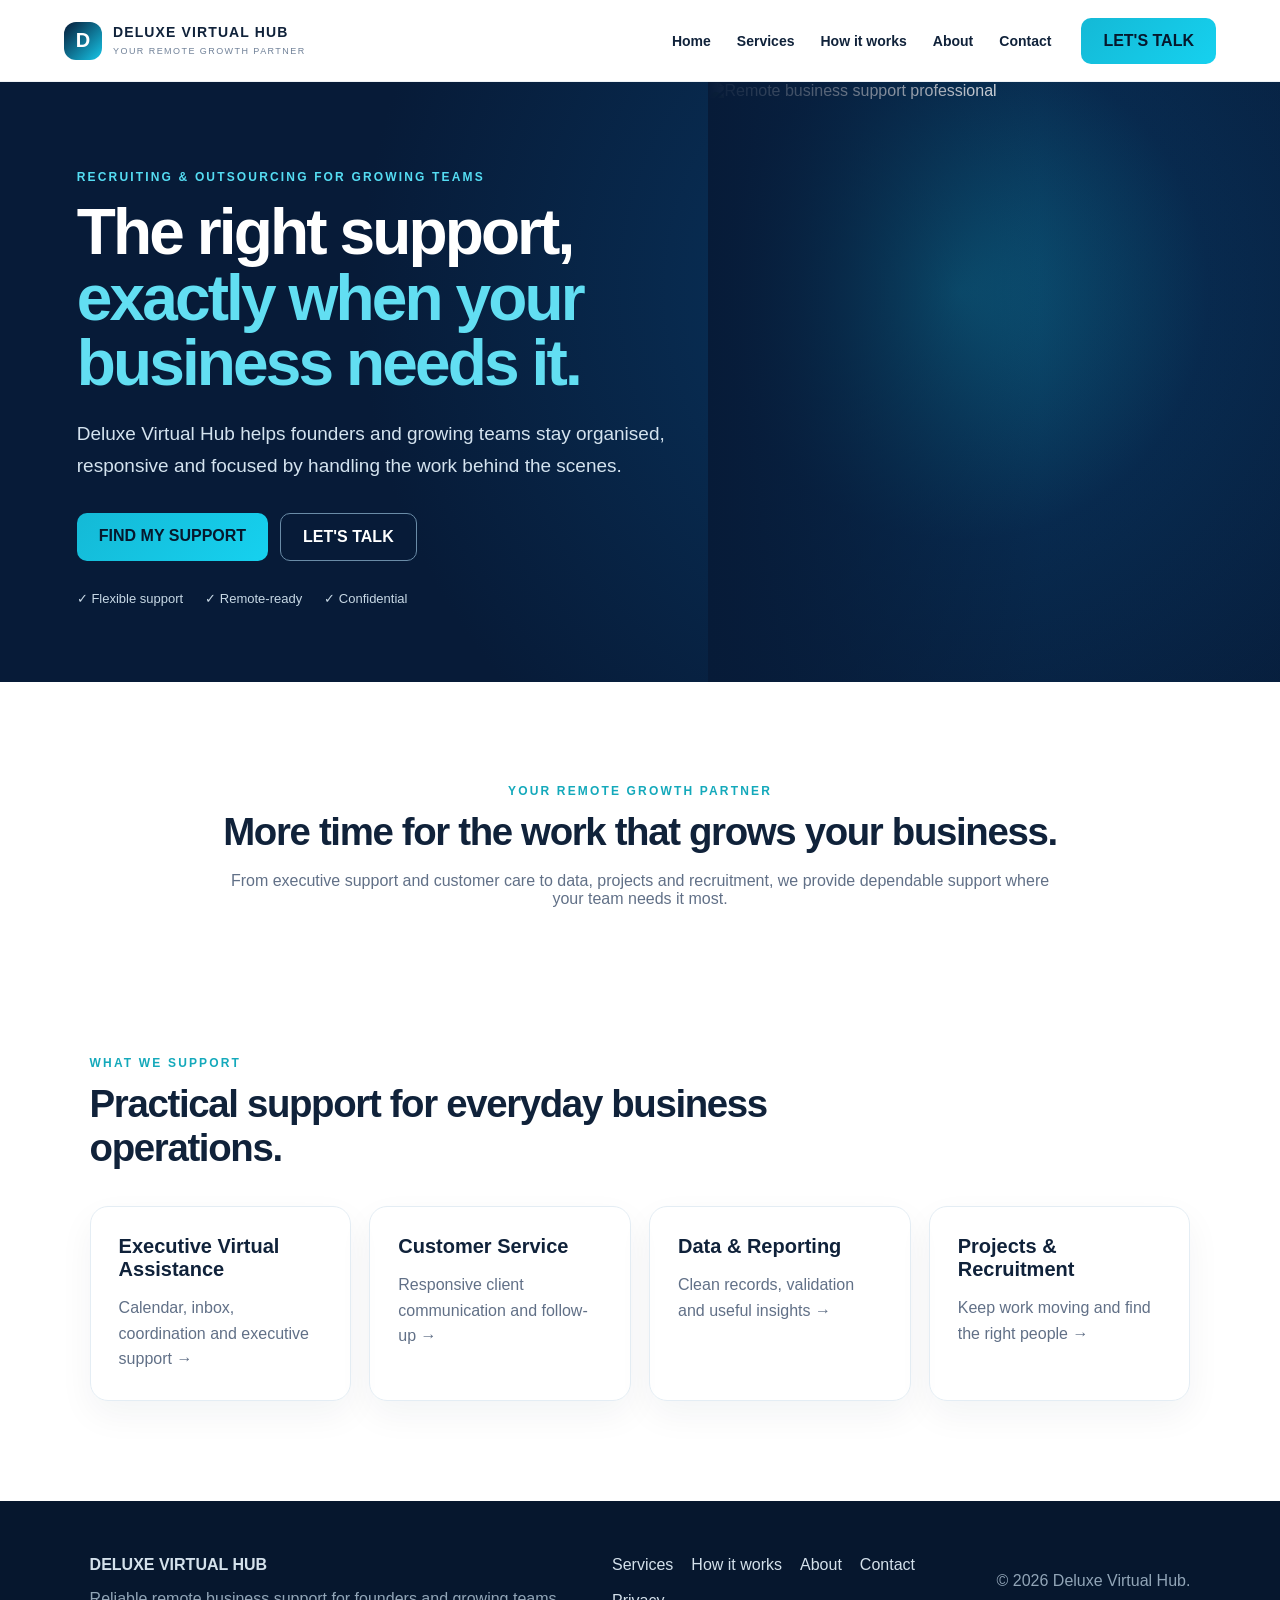
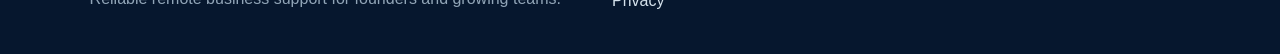
==== commit 69515e5f: "Add files via upload" ====
--- a/index.html
+++ b/index.html
@@ -1,20 +1,3 @@
-<!doctype html><html lang="en"><head><meta charset="utf-8"><meta name="viewport" content="width=device-width,initial-scale=1"><title>Services | Deluxe Virtual Hub</title><meta name="description" content="Executive support, customer service, data, project management, design and recruitment support for growing businesses."><link rel="stylesheet" href="styles.css"></head><body id="top">
-<header class="nav"><a class="brand" href="#top"><img src="assets/deluxe-mark.png" alt="Deluxe Virtual Hub"><span><strong>DELUXE VIRTUAL HUB</strong><small>YOUR REMOTE GROWTH PARTNER</small></span></a><button class="menu-toggle" aria-label="Open navigation" aria-expanded="false"><i></i><i></i><i></i></button><nav class="main-nav"><a href="#top">Home</a><a class="active" href="#services">Services</a><a href="#process">How it works</a><a href="#about">About</a><a href="#contact">Contact</a></nav><a class="talk" href="#contact">LET'S TALK</a></header>
-<main>
-<section class="hero"><div class="hero-copy"><p class="eyebrow">SMART SUPPORT FOR GROWING BUSINESSES</p><h1>The support your business needs to <span>move forward.</span></h1><p class="lead">From executive assistance and customer care to data, projects, design and recruitment, Deluxe Virtual Hub gives you reliable remote support without adding unnecessary complexity.</p><div class="hero-actions"><a class="btn primary" href="#services">EXPLORE SERVICES</a><a class="btn ghost" href="#contact">TELL US WHAT YOU NEED</a></div><div class="hero-trust"><span>✓ Flexible support</span><span>✓ Remote-ready</span><span>✓ Built around your workflow</span></div></div><div class="hero-visual"><img src="assets/executive-va.png" alt="Professional virtual assistant working in a bright office"><div class="float-card"><b>More capacity.</b><span>Less operational pressure.</span></div></div></section>
-<section class="intro" id="services"><p class="eyebrow">OUR SERVICES</p><h2>Practical support, built around your business.</h2><p>Choose the area where you need more capacity. Each service can stand alone or work together as your needs grow.</p></section>
-<section class="services">
-<article id="executive" class="service"><div class="service-image"><img src="assets/executive-va.png" alt="Executive virtual assistance"></div><div class="service-copy"><span class="number">01</span><p class="eyebrow">EXECUTIVE SUPPORT</p><h2>Executive Virtual Assistance</h2><p>Reliable day-to-day support that protects your time, keeps priorities organised and makes sure important details do not slip through the cracks.</p><ul><li>Calendar and inbox management</li><li>Meeting coordination and follow-ups</li><li>Research, documentation and reports</li><li>Travel and administrative coordination</li></ul><a class="text-link" href="#contact">I NEED EXECUTIVE SUPPORT →</a></div></article>
-<article id="customer" class="service reverse"><div class="service-image"><img src="assets/customer-service.png" alt="Customer service professional"></div><div class="service-copy"><span class="number">02</span><p class="eyebrow">CLIENT EXPERIENCE</p><h2>Customer Service</h2><p>Friendly, professional communication that helps your customers feel heard while keeping conversations, records and follow-ups organised.</p><ul><li>Email, chat and call support</li><li>CRM updates and case tracking</li><li>Customer follow-ups</li><li>Accurate issue documentation</li></ul><a class="text-link" href="#contact">I NEED CUSTOMER SUPPORT →</a></div></article>
-<article id="data-entry" class="service"><div class="service-image"><img src="assets/data-entry.png" alt="Data entry and validation workspace"></div><div class="service-copy"><span class="number">03</span><p class="eyebrow">DATA QUALITY</p><h2>Data Entry & Validation</h2><p>Clean, complete and consistent information so your team can work from records you can trust.</p><ul><li>Structured data entry</li><li>Cross-checking and validation</li><li>Database organisation</li><li>Quality control and error checks</li></ul><a class="text-link" href="#contact">I NEED DATA SUPPORT →</a></div></article>
-<article id="data-analysis" class="service reverse"><div class="service-image"><img src="assets/data-analysis.png" alt="Professional analysing business data"></div><div class="service-copy"><span class="number">04</span><p class="eyebrow">INSIGHTS</p><h2>Data Analysis</h2><p>Turn raw information into clear reporting, useful dashboards and practical insights that support better decisions.</p><ul><li>Data cleaning and exploration</li><li>Dashboards and visualisation</li><li>Excel and business reporting</li><li>Practical data insights</li></ul><a class="text-link" href="#contact">I NEED DATA INSIGHTS →</a></div></article>
-<article id="project" class="service"><div class="service-image"><img src="assets/project-management.png" alt="Project management and coordination workspace"></div><div class="service-copy"><span class="number">05</span><p class="eyebrow">DELIVERY</p><h2>Project Management</h2><p>Keep tasks, timelines and people moving in the same direction with clear coordination and consistent follow-through.</p><ul><li>Task and timeline tracking</li><li>Meeting notes and action items</li><li>Stakeholder follow-through</li><li>Project documentation</li></ul><a class="text-link" href="#contact">I NEED PROJECT SUPPORT →</a></div></article>
-<article id="design" class="service reverse"><div class="service-image"><img src="assets/graphic-design.png" alt="Graphic designer working in a modern office"></div><div class="service-copy"><span class="number">06</span><p class="eyebrow">VISUAL SUPPORT</p><h2>Graphic Design</h2><p>Clean, professional visual materials that help your business communicate clearly and maintain a consistent presence.</p><ul><li>Social media graphics</li><li>Presentations</li><li>Marketing materials</li><li>Canva business assets</li></ul><a class="text-link" href="#contact">I NEED DESIGN SUPPORT →</a></div></article>
-<article id="recruitment" class="service"><div class="service-image"><img src="assets/recruitment.png" alt="Professionals collaborating during talent selection"></div><div class="service-copy"><span class="number">07</span><p class="eyebrow">TALENT</p><h2>Recruitment & Talent Sourcing</h2><p>Structured support for finding, screening and coordinating reliable remote talent for your growing team.</p><ul><li>Candidate sourcing</li><li>Initial screening support</li><li>Interview coordination</li><li>Candidate tracking and communication</li></ul><a class="text-link" href="#contact">I NEED RECRUITMENT SUPPORT →</a></div></article>
-</section>
-<section class="process" id="process"><div><p class="eyebrow">HOW IT WORKS</p><h2>Simple from the start.</h2><p>Tell us what is taking too much of your time. We identify the right support and agree on a practical way to work together.</p></div><div class="steps"><div><b>01</b><span>Share the pressure point</span></div><div><b>02</b><span>Get a focused recommendation</span></div><div><b>03</b><span>Start with the right support</span></div></div></section>
-<section class="match"><div><p class="eyebrow">NOT SURE WHERE TO START?</p><h2>Tell us what is slowing you down.</h2><p>Choose the closest challenge and we’ll point you toward the most relevant service.</p></div><div class="match-box"><select id="need"><option value="">Select your biggest pressure point</option><option value="Executive Virtual Assistance">Too much admin, email or scheduling</option><option value="Customer Service">Customer messages and follow-ups are piling up</option><option value="Data Entry & Validation">Our records need cleaning and organising</option><option value="Data Analysis">We need clearer reports or insights</option><option value="Project Management">Projects are difficult to keep on track</option><option value="Graphic Design">We need consistent graphics or presentations</option><option value="Recruitment & Talent Sourcing">We need help finding reliable talent</option></select><button id="recommend">SHOW MY MATCH</button><p id="result" aria-live="polite"></p></div></section>
-<section class="cta" id="contact"><p class="eyebrow">READY WHEN YOU ARE</p><h2>Give your business more room to grow.</h2><p>Tell us what you need help with and we’ll recommend the most practical place to start.</p><div><a class="btn light" href="mailto:deluxevirtualhub@gmail.com">EMAIL DELUXE VIRTUAL HUB</a><a class="btn outline-light" href="https://wa.me/254798816872">WHATSAPP US</a></div></section>
-</main>
-<footer><div><b>DELUXE VIRTUAL HUB</b><small>YOUR REMOTE GROWTH PARTNER</small><p>Reliable remote business support for founders and growing teams.</p></div><div><b>CONTACT</b><a href="mailto:deluxevirtualhub@gmail.com">deluxevirtualhub@gmail.com</a><a href="tel:+254715224711">+254 715 224 711</a><span>Nairobi, Kenya</span></div></footer>
-<script src="script.js"></script></body></html>
+<!doctype html><html lang="en"><head><meta charset="utf-8"><meta name="viewport" content="width=device-width,initial-scale=1"><title>Deluxe Virtual Hub</title><link rel="stylesheet" href="styles.css"></head><body><header class="nav"><a class="brand" href="index.html"><span class="logo-mark">D</span><span><strong>DELUXE VIRTUAL HUB</strong><small>YOUR REMOTE GROWTH PARTNER</small></span></a><button class="menu-toggle" aria-label="Menu">☰</button><nav><a href="index.html">Home</a><a href="services.html">Services</a><a href="process.html">How it works</a><a href="about.html">About</a><a href="contact.html">Contact</a></nav><a class="nav-cta" href="contact.html">LET'S TALK</a></header><main><section class="home-hero"><div class="hero-copy"><p class="eyebrow">RECRUITING & OUTSOURCING FOR GROWING TEAMS</p><h1>The right support, <span>exactly when your business needs it.</span></h1><p>Deluxe Virtual Hub helps founders and growing teams stay organised, responsive and focused by handling the work behind the scenes.</p><div class="actions"><a class="btn" href="services.html">FIND MY SUPPORT</a><a class="btn ghost" href="contact.html">LET'S TALK</a></div><div class="trust"><span>✓ Flexible support</span><span>✓ Remote-ready</span><span>✓ Confidential</span></div></div><div class="hero-photo"><img src="assets/home-hero.png" alt="Remote business support professional"></div></section>
+<section class="white intro"><p class="eyebrow dark">YOUR REMOTE GROWTH PARTNER</p><h2>More time for the work that grows your business.</h2><p>From executive support and customer care to data, projects and recruitment, we provide dependable support where your team needs it most.</p></section>
+<section class="white service-preview"><div class="section-head"><p class="eyebrow dark">WHAT WE SUPPORT</p><h2>Practical support for everyday business operations.</h2></div><div class="cards"><a href="services.html#executive"><b>Executive Virtual Assistance</b><span>Calendar, inbox, coordination and executive support →</span></a><a href="services.html#customer"><b>Customer Service</b><span>Responsive client communication and follow-up →</span></a><a href="services.html#data"><b>Data & Reporting</b><span>Clean records, validation and useful insights →</span></a><a href="services.html#projects"><b>Projects & Recruitment</b><span>Keep work moving and find the right people →</span></a></div></section></main><footer><div><strong>DELUXE VIRTUAL HUB</strong><p>Reliable remote business support for founders and growing teams.</p></div><div class="footlinks"><a href="services.html">Services</a><a href="process.html">How it works</a><a href="about.html">About</a><a href="contact.html">Contact</a><a href="privacy.html">Privacy</a></div><p>© 2026 Deluxe Virtual Hub.</p></footer><script src="script.js"></script></body></html>
--- a/styles.css
+++ b/styles.css
@@ -1 +1 @@
-:root{--navy:#0b1d3a;--navy2:#07152b;--cyan:#1ca6b8;--cyan2:#56c7d3;--gold:#c79647;--white:#fff;--text:#25344d;--muted:#66758a;--line:#e5edf2;--soft:#f3fbfc}*{box-sizing:border-box}html{scroll-behavior:smooth}body{margin:0;font-family:Arial,Helvetica,sans-serif;color:var(--navy);background:#fff;line-height:1.65}a{text-decoration:none;color:inherit}.nav{height:92px;display:flex;align-items:center;justify-content:space-between;padding:0 7%;background:#fff;position:sticky;top:0;z-index:20;border-bottom:1px solid #edf1f4}.brand{display:flex;align-items:center;gap:12px}.brand img{width:62px;height:54px;object-fit:contain}.brand>span{display:flex;flex-direction:column;gap:5px}.brand strong{font-size:16px;letter-spacing:1.4px}.brand small{font-size:7px;letter-spacing:2.1px;color:var(--cyan);font-weight:800}.main-nav{display:flex;gap:30px;align-items:center}.main-nav a{font-size:14px;font-weight:700;color:#4d5b70}.main-nav a:hover,.main-nav a.active{color:var(--cyan)}.talk,.btn{display:inline-flex;align-items:center;justify-content:center;font-weight:800;letter-spacing:.5px}.talk{background:var(--navy);color:#fff;padding:14px 21px}.menu-toggle{display:none;background:none;border:0}.menu-toggle i{display:block;width:26px;height:2px;background:var(--navy);margin:6px}.hero{min-height:650px;display:grid;grid-template-columns:1fr 1fr;align-items:center;gap:5vw;padding:75px 8%;color:#fff;background:radial-gradient(circle at 75% 25%,rgba(28,166,184,.30),transparent 30%),linear-gradient(125deg,#07152b 0%,#0b1d3a 68%,#103b56 100%);overflow:hidden}.eyebrow{font-size:12px;letter-spacing:2.2px;font-weight:800;color:var(--gold);margin:0 0 15px}.hero h1{font-size:clamp(48px,5.2vw,76px);line-height:1.02;letter-spacing:-2px;margin:0 0 25px;max-width:760px}.hero h1 span{color:var(--cyan2)}.lead{font-size:19px;color:#d7e3ec;max-width:700px}.hero-actions{display:flex;gap:13px;flex-wrap:wrap;margin:32px 0}.btn{padding:15px 22px;font-size:13px}.primary{background:var(--cyan);color:#fff}.ghost{border:1px solid rgba(255,255,255,.45);color:#fff}.hero-trust{display:flex;gap:22px;flex-wrap:wrap;color:#c6d7e3;font-size:13px;font-weight:700}.hero-visual{position:relative}.hero-visual:before{content:"";position:absolute;inset:-25px;border:1px solid rgba(86,199,211,.25);border-radius:32px;transform:rotate(3deg)}.hero-visual img{width:100%;height:470px;object-fit:cover;border-radius:26px;display:block;position:relative;box-shadow:0 30px 70px rgba(0,0,0,.28)}.float-card{position:absolute;left:-35px;bottom:32px;background:#fff;color:var(--navy);padding:18px 22px;border-left:5px solid var(--cyan);box-shadow:0 16px 40px rgba(0,0,0,.18);display:flex;flex-direction:column}.float-card span{font-size:13px;color:var(--muted)}.intro{padding:95px 8% 55px;text-align:center;background:#fff}.intro h2,.service h2,.process h2,.match h2,.cta h2{font-size:clamp(34px,4vw,52px);line-height:1.08;margin:8px 0 18px;letter-spacing:-1px}.intro>p:last-child{max-width:720px;margin:0 auto;color:var(--muted);font-size:18px}.services{background:#fff}.service{max-width:1320px;margin:auto;padding:65px 7%;display:grid;grid-template-columns:1fr 1fr;gap:7vw;align-items:center;border-top:1px solid var(--line);scroll-margin-top:90px}.service.reverse .service-image{order:2}.service-image{position:relative}.service-image:after{content:"";position:absolute;width:72%;height:72%;right:-18px;bottom:-18px;background:var(--soft);z-index:0;border-radius:22px}.service-image img{position:relative;z-index:1;width:100%;height:390px;object-fit:cover;border-radius:20px;display:block;box-shadow:0 20px 55px rgba(11,29,58,.12)}.service-copy{max-width:560px}.number{display:inline-flex;width:44px;height:44px;border-radius:50%;align-items:center;justify-content:center;background:var(--soft);color:var(--cyan);font-weight:900;margin-bottom:20px}.service h2{font-size:clamp(32px,3.6vw,48px)}.service-copy>p:not(.eyebrow){font-size:17px;color:var(--muted)}.service ul{padding:0;margin:25px 0 26px;display:grid;grid-template-columns:1fr 1fr;gap:10px 22px;list-style:none}.service li{position:relative;padding-left:21px;color:var(--text);font-size:14px;font-weight:700}.service li:before{content:"✓";position:absolute;left:0;color:var(--cyan);font-weight:900}.text-link{font-size:13px;font-weight:900;color:var(--navy);border-bottom:2px solid var(--cyan);padding-bottom:5px}.process{padding:90px 8%;background:#fff;display:grid;grid-template-columns:.85fr 1.15fr;gap:7vw;align-items:center;border-top:1px solid var(--line)}.process>div>p:last-child{color:var(--muted);font-size:17px}.steps{display:grid;grid-template-columns:repeat(3,1fr);gap:14px}.steps div{min-height:150px;padding:25px;background:var(--soft);border-top:4px solid var(--cyan);display:flex;flex-direction:column;gap:16px}.steps b{color:var(--gold);font-size:13px}.steps span{font-weight:800}.match{padding:85px 8%;display:grid;grid-template-columns:1fr 1fr;gap:7vw;align-items:center;background:#fff;border-top:1px solid var(--line)}.match>div>p:last-child{color:var(--muted)}.match-box{padding:30px;border:1px solid var(--line);box-shadow:0 18px 50px rgba(11,29,58,.08)}select{width:100%;padding:15px;border:1px solid #cad5dc;background:#fff;color:var(--navy);font:inherit}.match-box button{width:100%;margin-top:12px;padding:15px;border:0;background:var(--navy);color:#fff;font-weight:900;cursor:pointer}.match-box #result{margin:15px 0 0;font-weight:800;color:var(--cyan)}.cta{text-align:center;padding:90px 8%;background:linear-gradient(120deg,var(--navy2),var(--navy));color:#fff}.cta h2{max-width:800px;margin:10px auto 18px}.cta>p:not(.eyebrow){color:#d3dfeb;max-width:650px;margin:0 auto 28px}.cta>div{display:flex;justify-content:center;gap:12px;flex-wrap:wrap}.light{background:#fff;color:var(--navy)}.outline-light{border:1px solid #fff;color:#fff}footer{background:#061126;color:#fff;padding:50px 8%;display:grid;grid-template-columns:1.4fr 1fr;gap:60px}footer>div{display:flex;flex-direction:column;align-items:flex-start;gap:7px}footer small{letter-spacing:2px;color:var(--cyan2)}footer p,footer span,footer a{color:#c7d3df;font-size:14px;margin:5px 0}@media(max-width:950px){.main-nav{display:none}.menu-toggle{display:block;margin-left:auto}.talk{display:none}.main-nav.open{display:flex;position:absolute;top:78px;left:0;right:0;background:#fff;flex-direction:column;align-items:stretch;padding:20px 6%;border-bottom:1px solid var(--line)}.nav{height:78px;padding:0 5%}.brand img{width:48px;height:43px}.brand strong{font-size:12px}.hero,.service,.process,.match{grid-template-columns:1fr}.hero{padding:60px 7%;gap:55px}.hero-visual{max-width:700px}.service{padding:55px 7%;gap:35px}.service.reverse .service-image{order:0}.service-image img{height:auto;aspect-ratio:16/10}.process,.match{padding:70px 7%}.steps{grid-template-columns:1fr 1fr 1fr}}@media(max-width:600px){.brand small{display:none}.hero h1{letter-spacing:-1px}.hero-visual img{height:330px}.float-card{left:12px;bottom:12px}.intro{padding:70px 7% 40px}.service ul{grid-template-columns:1fr}.steps{grid-template-columns:1fr}.cta{padding:70px 7%}footer{grid-template-columns:1fr;padding:45px 7%}}
+:root{--navy:#071b38;--navy2:#0b2c56;--cyan:#16c6e8;--teal:#14a9bb;--gold:#d5a84d;--ink:#10223a;--muted:#617087;--line:#e4edf4;--white:#fff}*{box-sizing:border-box}html{scroll-behavior:smooth}body{margin:0;font-family:Inter,Arial,sans-serif;color:var(--ink);background:#fff}a{color:inherit;text-decoration:none}.nav{height:82px;padding:0 max(5vw,24px);display:flex;align-items:center;gap:30px;background:#fff;border-bottom:1px solid #edf2f6;position:sticky;top:0;z-index:10}.brand{display:flex;align-items:center;gap:11px;margin-right:auto}.brand strong{display:block;font-size:14px;letter-spacing:.08em}.brand small{font-size:9px;letter-spacing:.16em;color:#708198}.logo-mark{display:grid;place-items:center;width:38px;height:38px;border-radius:12px;background:linear-gradient(135deg,var(--navy),var(--cyan));color:#fff;font-weight:800;font-size:20px}.nav nav{display:flex;gap:26px;font-size:14px;font-weight:700}.nav nav a:hover{color:var(--teal)}.nav-cta,.btn{display:inline-block;background:linear-gradient(135deg,#14b9d6,#16d1ef);color:#06182d;font-weight:800;padding:14px 22px;border-radius:10px;border:0}.menu-toggle{display:none}.home-hero{min-height:600px;background:radial-gradient(circle at 75% 35%,#0c5b7d 0,#082b50 24%,#071b38 58%);color:#fff;display:grid;grid-template-columns:1.05fr .95fr;align-items:center;overflow:hidden;padding-left:max(6vw,28px)}.hero-copy{max-width:650px;padding:75px 0}.eyebrow{font-size:12px;font-weight:900;letter-spacing:.18em;color:#55ddf3}.hero-copy h1,.page-hero h1{font-size:clamp(42px,5vw,70px);line-height:1.02;margin:16px 0 22px;letter-spacing:-.045em}.hero-copy h1 span{color:#62def2}.hero-copy>p:not(.eyebrow){font-size:19px;line-height:1.7;color:#d4e3ef;max-width:610px}.actions{display:flex;gap:12px;margin:30px 0}.ghost{background:transparent;color:#fff;border:1px solid #6a8ca7}.trust{display:flex;gap:22px;flex-wrap:wrap;color:#c7d8e5;font-size:13px}.hero-photo{height:100%;position:relative}.hero-photo:before{content:"";position:absolute;inset:0;z-index:1;background:linear-gradient(90deg,#071b38 0,rgba(7,27,56,.72) 18%,rgba(7,27,56,.08) 58%,rgba(7,27,56,.08) 100%)}.hero-photo img{width:100%;height:100%;object-fit:cover;object-position:center}.white{background:#fff}.intro{text-align:center;padding:90px 8%;max-width:1050px;margin:auto}.dark{color:var(--teal)}h2{font-size:clamp(30px,3vw,46px);letter-spacing:-.035em;margin:12px 0 18px}.intro>p:last-child,.section-head+p{color:var(--muted)}.service-preview{padding:30px 7% 100px}.section-head{max-width:720px;margin-bottom:36px}.cards{display:grid;grid-template-columns:repeat(4,1fr);gap:18px}.cards a{border:1px solid var(--line);border-radius:18px;padding:28px;min-height:170px;box-shadow:0 14px 35px rgba(16,34,58,.05);transition:.2s}.cards a:hover{transform:translateY(-4px);border-color:#b8dfe8}.cards b{display:block;font-size:20px;margin-bottom:14px}.cards span{color:var(--muted);line-height:1.6}.page-hero{background:radial-gradient(circle at 80% 20%,#0b5677 0,#082a4d 30%,#071b38 70%);color:#fff;padding:95px 8%}.page-hero>div{max-width:850px}.page-hero p:not(.eyebrow){font-size:18px;line-height:1.7;color:#d4e3ef;max-width:680px}.page-hero.small{padding-block:70px}.services-list{padding:45px 7% 80px}.service-row{max-width:1180px;margin:0 auto;padding:65px 0;display:grid;grid-template-columns:1fr 1fr;gap:65px;align-items:center;border-bottom:1px solid var(--line)}.service-row.reverse img{order:2}.service-row img,.about-row img{width:100%;aspect-ratio:4/3;object-fit:cover;border-radius:22px;box-shadow:0 18px 50px rgba(11,29,58,.12)}.service-row .num{font-size:12px;font-weight:900;color:var(--teal);letter-spacing:.18em}.service-row p,.service-row li{color:var(--muted);line-height:1.65}.service-row ul{padding-left:20px}.service-row a{color:#087f98;font-weight:800}.cta{text-align:center;background:#f5fbfd;padding:80px 8%}.cta p{color:var(--muted);max-width:650px;margin:0 auto 26px}.process-grid{padding:90px 8%;display:grid;grid-template-columns:repeat(3,1fr);gap:24px}.process-grid>div{padding:34px;border:1px solid var(--line);border-radius:20px}.process-grid b{color:var(--teal);font-size:13px}.process-grid p{color:var(--muted);line-height:1.7}.about-row,.contact-grid{padding:90px 8%;display:grid;grid-template-columns:1fr 1fr;gap:70px;align-items:center;max-width:1250px;margin:auto}.about-row p,.contact-grid p,.prose p{color:var(--muted);line-height:1.75}.contact-grid form{display:grid;gap:14px}.contact-grid input,.contact-grid select,.contact-grid textarea{width:100%;padding:16px;border:1px solid #dce6ed;border-radius:10px;background:#fff;font:inherit}.contact-grid textarea{min-height:150px}.prose{max-width:900px;margin:auto;padding:80px 8%}footer{background:#06172e;color:#d4e1eb;padding:55px 7% 30px;display:grid;grid-template-columns:1.4fr 1fr auto;gap:40px;align-items:start}footer p{color:#91a5b7}.footlinks{display:flex;gap:18px;flex-wrap:wrap}.footlinks a:hover{color:#5fe1f4}@media(max-width:850px){.nav nav,.nav-cta{display:none}.menu-toggle{display:block;border:0;background:transparent;font-size:24px}.nav.open nav{display:flex;position:absolute;top:82px;left:0;right:0;background:#fff;padding:24px;flex-direction:column;border-bottom:1px solid var(--line)}.home-hero{grid-template-columns:1fr;padding:0}.hero-copy{padding:65px 7%;position:relative;z-index:2}.hero-photo{height:360px}.hero-photo:before{background:linear-gradient(180deg,#071b38 0,rgba(7,27,56,.15) 35%,rgba(7,27,56,.05))}.cards,.process-grid{grid-template-columns:1fr 1fr}.service-row,.about-row,.contact-grid{grid-template-columns:1fr;gap:30px}.service-row.reverse img{order:0}footer{grid-template-columns:1fr}}@media(max-width:560px){.cards,.process-grid{grid-template-columns:1fr}.home-hero{min-height:auto}.hero-copy h1,.page-hero h1{font-size:40px}.trust{gap:10px}.service-row{padding:45px 0}.page-hero{padding:70px 7%}.services-list{padding-inline:7%}}
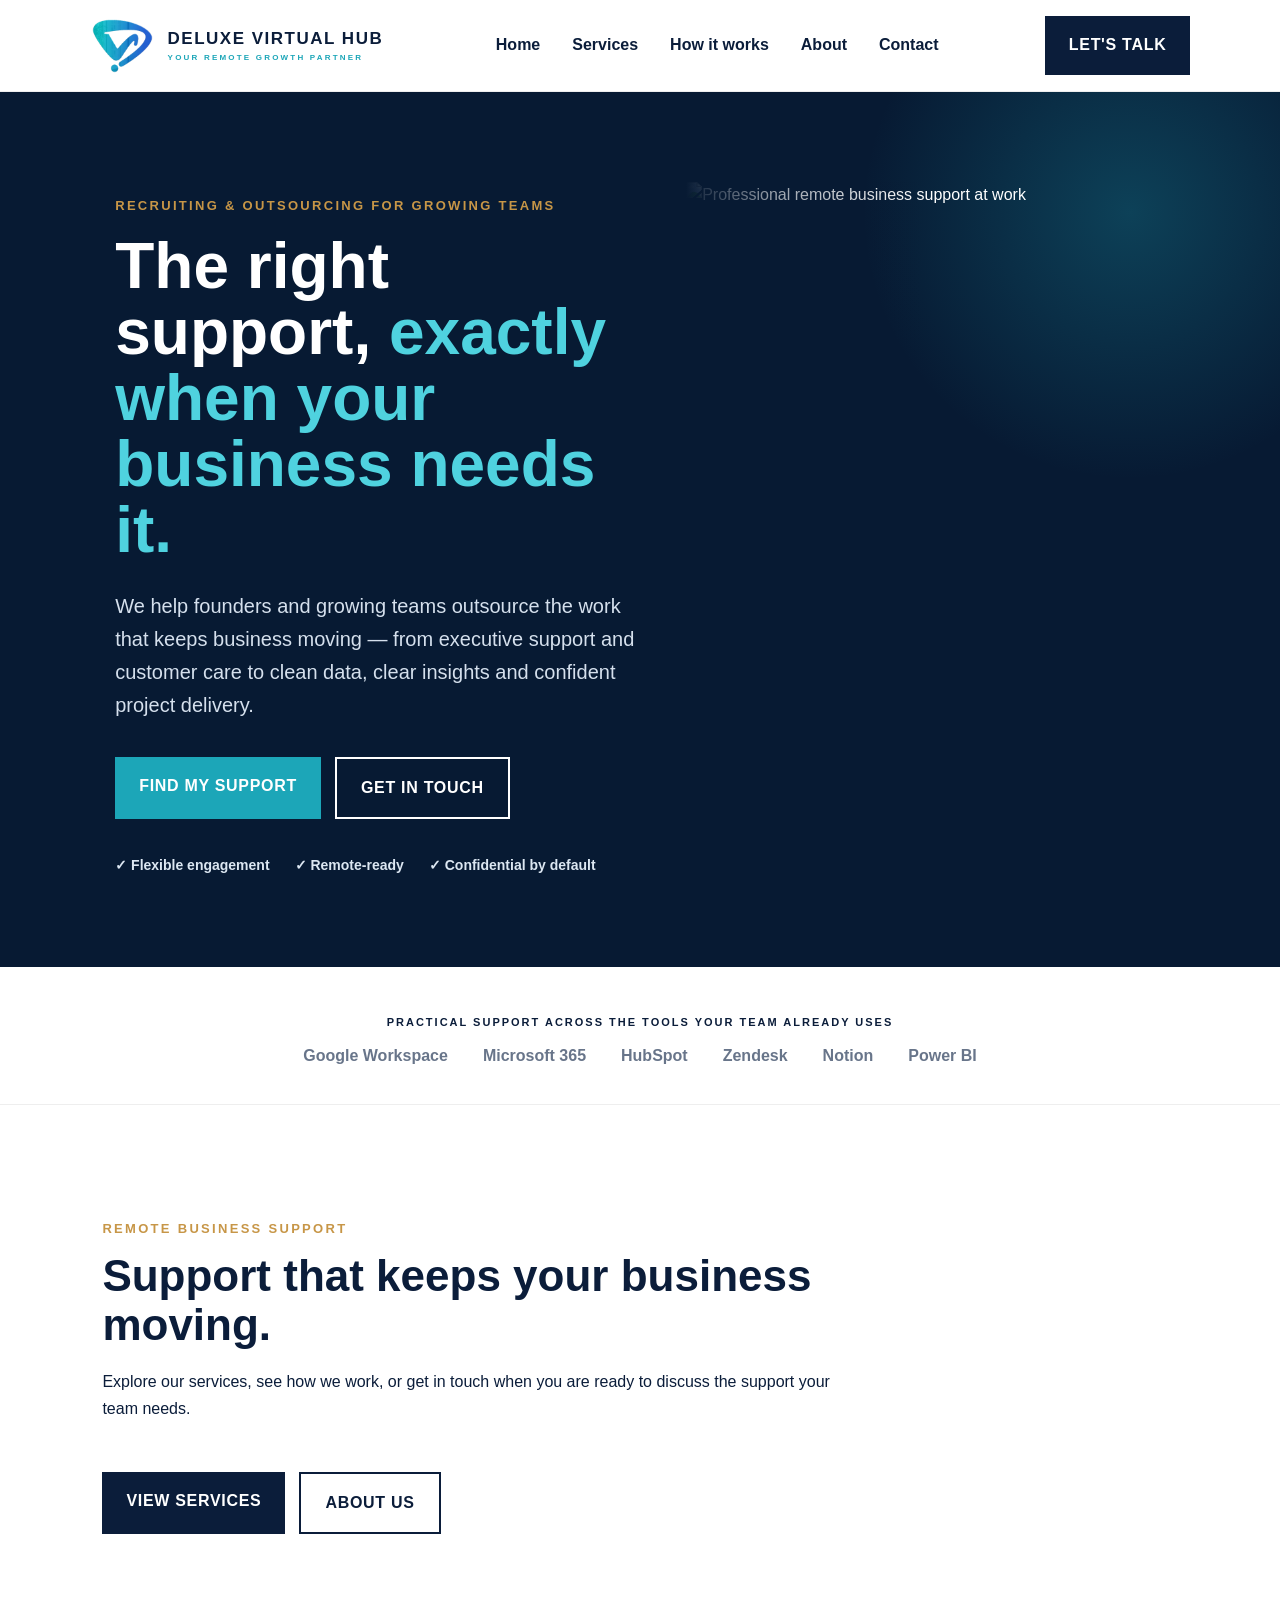
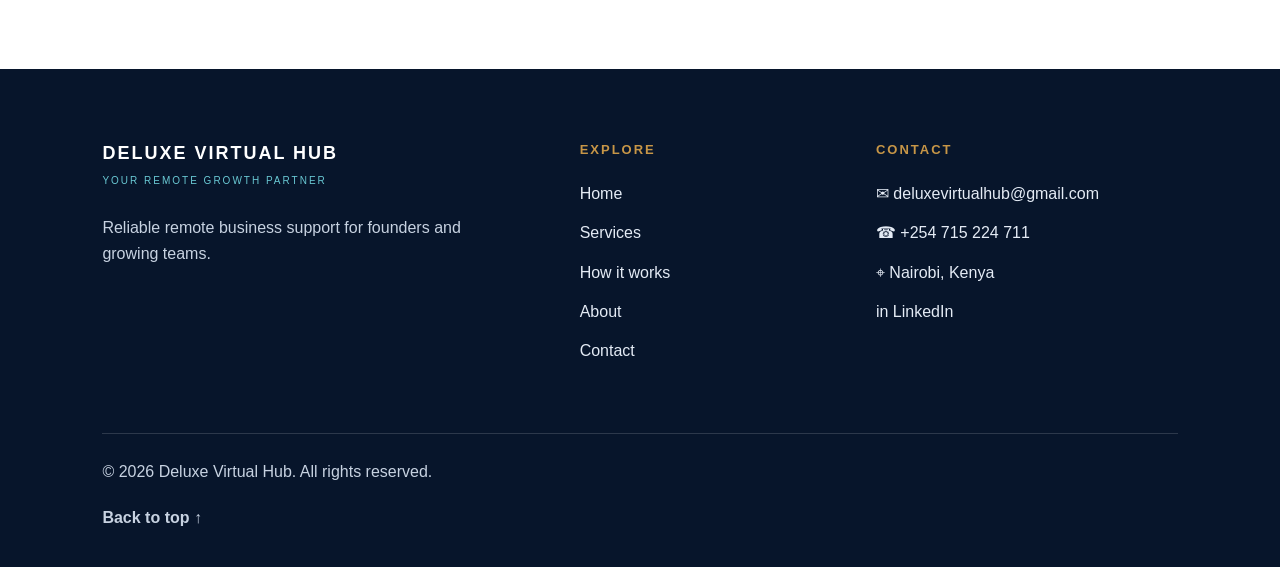
==== commit 32185a81: "Add files via upload" ====
--- a/index.html
+++ b/index.html
@@ -1,3 +1,28 @@
-<!doctype html><html lang="en"><head><meta charset="utf-8"><meta name="viewport" content="width=device-width,initial-scale=1"><title>Deluxe Virtual Hub</title><link rel="stylesheet" href="styles.css"></head><body><header class="nav"><a class="brand" href="index.html"><span class="logo-mark">D</span><span><strong>DELUXE VIRTUAL HUB</strong><small>YOUR REMOTE GROWTH PARTNER</small></span></a><button class="menu-toggle" aria-label="Menu">☰</button><nav><a href="index.html">Home</a><a href="services.html">Services</a><a href="process.html">How it works</a><a href="about.html">About</a><a href="contact.html">Contact</a></nav><a class="nav-cta" href="contact.html">LET'S TALK</a></header><main><section class="home-hero"><div class="hero-copy"><p class="eyebrow">RECRUITING & OUTSOURCING FOR GROWING TEAMS</p><h1>The right support, <span>exactly when your business needs it.</span></h1><p>Deluxe Virtual Hub helps founders and growing teams stay organised, responsive and focused by handling the work behind the scenes.</p><div class="actions"><a class="btn" href="services.html">FIND MY SUPPORT</a><a class="btn ghost" href="contact.html">LET'S TALK</a></div><div class="trust"><span>✓ Flexible support</span><span>✓ Remote-ready</span><span>✓ Confidential</span></div></div><div class="hero-photo"><img src="assets/home-hero.png" alt="Remote business support professional"></div></section>
-<section class="white intro"><p class="eyebrow dark">YOUR REMOTE GROWTH PARTNER</p><h2>More time for the work that grows your business.</h2><p>From executive support and customer care to data, projects and recruitment, we provide dependable support where your team needs it most.</p></section>
-<section class="white service-preview"><div class="section-head"><p class="eyebrow dark">WHAT WE SUPPORT</p><h2>Practical support for everyday business operations.</h2></div><div class="cards"><a href="services.html#executive"><b>Executive Virtual Assistance</b><span>Calendar, inbox, coordination and executive support →</span></a><a href="services.html#customer"><b>Customer Service</b><span>Responsive client communication and follow-up →</span></a><a href="services.html#data"><b>Data & Reporting</b><span>Clean records, validation and useful insights →</span></a><a href="services.html#projects"><b>Projects & Recruitment</b><span>Keep work moving and find the right people →</span></a></div></section></main><footer><div><strong>DELUXE VIRTUAL HUB</strong><p>Reliable remote business support for founders and growing teams.</p></div><div class="footlinks"><a href="services.html">Services</a><a href="process.html">How it works</a><a href="about.html">About</a><a href="contact.html">Contact</a><a href="privacy.html">Privacy</a></div><p>© 2026 Deluxe Virtual Hub.</p></footer><script src="script.js"></script></body></html>+<!doctype html>
+<html lang="en"><head><meta charset="utf-8"><meta name="viewport" content="width=device-width,initial-scale=1"><title>Deluxe Virtual Hub | Your Remote Growth Partner</title><meta name="description" content="Remote business support for founders and growing teams."><link rel="stylesheet" href="styles.css"></head>
+<body id="top"><header class="nav">
+  <a class="brand" href="index.html" aria-label="Deluxe Virtual Hub home"><img class="brand-mark" src="deluxe-mark.png" alt=""><span class="brand-copy"><strong>DELUXE VIRTUAL HUB</strong><small>YOUR REMOTE GROWTH PARTNER</small></span></a>
+  <button class="menu-toggle" type="button" aria-label="Open navigation" aria-expanded="false">
+    <span></span><span></span><span></span>
+  </button>
+  <nav class="main-nav"><a href="index.html">Home</a><a href="services.html">Services</a><a href="process.html">How it works</a><a href="about.html">About</a><a href="contact.html">Contact</a><a class="mobile-talk" href="contact.html">LET'S TALK</a></nav>
+  <a class="nav-cta" href="contact.html">LET'S TALK</a>
+</header><main><section id="home" class="hero">
+  <div class="hero-copy">
+    <p class="eyebrow">RECRUITING & OUTSOURCING FOR GROWING TEAMS</p>
+    <h1>The right support, <span>exactly when your business needs it.</span></h1>
+    <p class="intro">We help founders and growing teams outsource the work that keeps business moving — from executive support and customer care to clean data, clear insights and confident project delivery.</p>
+    <div class="actions"><a class="btn" href="services.html#selector">FIND MY SUPPORT</a><a class="btn secondary" href="contact.html">GET IN TOUCH</a></div>
+    <div class="trust"><span>✓ Flexible engagement</span><span>✓ Remote-ready</span><span>✓ Confidential by default</span></div>
+  </div>
+  <div class="hero-visual">
+    <img src="assets/home-hero.png" alt="Professional remote business support at work">
+  </div>
+</section><section class="tools"><p>PRACTICAL SUPPORT ACROSS THE TOOLS YOUR TEAM ALREADY USES</p><div><span>Google Workspace</span><span>Microsoft 365</span><span>HubSpot</span><span>Zendesk</span><span>Notion</span><span>Power BI</span></div></section><section class="section"><div class="section-heading"><p class="eyebrow">REMOTE BUSINESS SUPPORT</p><h2>Support that keeps your business moving.</h2><p>Explore our services, see how we work, or get in touch when you are ready to discuss the support your team needs.</p></div><div class="actions"><a class="btn" href="services.html">VIEW SERVICES</a><a class="btn secondary" href="about.html">ABOUT US</a></div></section></main><footer class="site-footer">
+  <div class="footer-grid">
+    <div class="footer-brand"><b>DELUXE VIRTUAL HUB</b><span>YOUR REMOTE GROWTH PARTNER</span><p>Reliable remote business support for founders and growing teams.</p></div>
+    <div class="footer-links"><h3>EXPLORE</h3><a href="index.html">Home</a><a href="services.html">Services</a><a href="process.html">How it works</a><a href="about.html">About</a><a href="contact.html">Contact</a></div>
+    <div class="footer-contact"><h3>CONTACT</h3><a href="mailto:deluxevirtualhub@gmail.com">✉ deluxevirtualhub@gmail.com</a><a href="tel:+254715224711">☎ +254 715 224 711</a><p>⌖ Nairobi, Kenya</p><a href="https://www.linkedin.com/in/jecinter-anyango-422483236/" target="_blank" rel="noopener">in LinkedIn</a></div>
+  </div>
+  <div class="footer-bottom"><p>© 2026 Deluxe Virtual Hub. All rights reserved.</p><a href="#top">Back to top ↑</a></div>
+</footer><script src="script.js"></script></body></html>
--- a/styles.css
+++ b/styles.css
@@ -1 +1,43 @@
-:root{--navy:#071b38;--navy2:#0b2c56;--cyan:#16c6e8;--teal:#14a9bb;--gold:#d5a84d;--ink:#10223a;--muted:#617087;--line:#e4edf4;--white:#fff}*{box-sizing:border-box}html{scroll-behavior:smooth}body{margin:0;font-family:Inter,Arial,sans-serif;color:var(--ink);background:#fff}a{color:inherit;text-decoration:none}.nav{height:82px;padding:0 max(5vw,24px);display:flex;align-items:center;gap:30px;background:#fff;border-bottom:1px solid #edf2f6;position:sticky;top:0;z-index:10}.brand{display:flex;align-items:center;gap:11px;margin-right:auto}.brand strong{display:block;font-size:14px;letter-spacing:.08em}.brand small{font-size:9px;letter-spacing:.16em;color:#708198}.logo-mark{display:grid;place-items:center;width:38px;height:38px;border-radius:12px;background:linear-gradient(135deg,var(--navy),var(--cyan));color:#fff;font-weight:800;font-size:20px}.nav nav{display:flex;gap:26px;font-size:14px;font-weight:700}.nav nav a:hover{color:var(--teal)}.nav-cta,.btn{display:inline-block;background:linear-gradient(135deg,#14b9d6,#16d1ef);color:#06182d;font-weight:800;padding:14px 22px;border-radius:10px;border:0}.menu-toggle{display:none}.home-hero{min-height:600px;background:radial-gradient(circle at 75% 35%,#0c5b7d 0,#082b50 24%,#071b38 58%);color:#fff;display:grid;grid-template-columns:1.05fr .95fr;align-items:center;overflow:hidden;padding-left:max(6vw,28px)}.hero-copy{max-width:650px;padding:75px 0}.eyebrow{font-size:12px;font-weight:900;letter-spacing:.18em;color:#55ddf3}.hero-copy h1,.page-hero h1{font-size:clamp(42px,5vw,70px);line-height:1.02;margin:16px 0 22px;letter-spacing:-.045em}.hero-copy h1 span{color:#62def2}.hero-copy>p:not(.eyebrow){font-size:19px;line-height:1.7;color:#d4e3ef;max-width:610px}.actions{display:flex;gap:12px;margin:30px 0}.ghost{background:transparent;color:#fff;border:1px solid #6a8ca7}.trust{display:flex;gap:22px;flex-wrap:wrap;color:#c7d8e5;font-size:13px}.hero-photo{height:100%;position:relative}.hero-photo:before{content:"";position:absolute;inset:0;z-index:1;background:linear-gradient(90deg,#071b38 0,rgba(7,27,56,.72) 18%,rgba(7,27,56,.08) 58%,rgba(7,27,56,.08) 100%)}.hero-photo img{width:100%;height:100%;object-fit:cover;object-position:center}.white{background:#fff}.intro{text-align:center;padding:90px 8%;max-width:1050px;margin:auto}.dark{color:var(--teal)}h2{font-size:clamp(30px,3vw,46px);letter-spacing:-.035em;margin:12px 0 18px}.intro>p:last-child,.section-head+p{color:var(--muted)}.service-preview{padding:30px 7% 100px}.section-head{max-width:720px;margin-bottom:36px}.cards{display:grid;grid-template-columns:repeat(4,1fr);gap:18px}.cards a{border:1px solid var(--line);border-radius:18px;padding:28px;min-height:170px;box-shadow:0 14px 35px rgba(16,34,58,.05);transition:.2s}.cards a:hover{transform:translateY(-4px);border-color:#b8dfe8}.cards b{display:block;font-size:20px;margin-bottom:14px}.cards span{color:var(--muted);line-height:1.6}.page-hero{background:radial-gradient(circle at 80% 20%,#0b5677 0,#082a4d 30%,#071b38 70%);color:#fff;padding:95px 8%}.page-hero>div{max-width:850px}.page-hero p:not(.eyebrow){font-size:18px;line-height:1.7;color:#d4e3ef;max-width:680px}.page-hero.small{padding-block:70px}.services-list{padding:45px 7% 80px}.service-row{max-width:1180px;margin:0 auto;padding:65px 0;display:grid;grid-template-columns:1fr 1fr;gap:65px;align-items:center;border-bottom:1px solid var(--line)}.service-row.reverse img{order:2}.service-row img,.about-row img{width:100%;aspect-ratio:4/3;object-fit:cover;border-radius:22px;box-shadow:0 18px 50px rgba(11,29,58,.12)}.service-row .num{font-size:12px;font-weight:900;color:var(--teal);letter-spacing:.18em}.service-row p,.service-row li{color:var(--muted);line-height:1.65}.service-row ul{padding-left:20px}.service-row a{color:#087f98;font-weight:800}.cta{text-align:center;background:#f5fbfd;padding:80px 8%}.cta p{color:var(--muted);max-width:650px;margin:0 auto 26px}.process-grid{padding:90px 8%;display:grid;grid-template-columns:repeat(3,1fr);gap:24px}.process-grid>div{padding:34px;border:1px solid var(--line);border-radius:20px}.process-grid b{color:var(--teal);font-size:13px}.process-grid p{color:var(--muted);line-height:1.7}.about-row,.contact-grid{padding:90px 8%;display:grid;grid-template-columns:1fr 1fr;gap:70px;align-items:center;max-width:1250px;margin:auto}.about-row p,.contact-grid p,.prose p{color:var(--muted);line-height:1.75}.contact-grid form{display:grid;gap:14px}.contact-grid input,.contact-grid select,.contact-grid textarea{width:100%;padding:16px;border:1px solid #dce6ed;border-radius:10px;background:#fff;font:inherit}.contact-grid textarea{min-height:150px}.prose{max-width:900px;margin:auto;padding:80px 8%}footer{background:#06172e;color:#d4e1eb;padding:55px 7% 30px;display:grid;grid-template-columns:1.4fr 1fr auto;gap:40px;align-items:start}footer p{color:#91a5b7}.footlinks{display:flex;gap:18px;flex-wrap:wrap}.footlinks a:hover{color:#5fe1f4}@media(max-width:850px){.nav nav,.nav-cta{display:none}.menu-toggle{display:block;border:0;background:transparent;font-size:24px}.nav.open nav{display:flex;position:absolute;top:82px;left:0;right:0;background:#fff;padding:24px;flex-direction:column;border-bottom:1px solid var(--line)}.home-hero{grid-template-columns:1fr;padding:0}.hero-copy{padding:65px 7%;position:relative;z-index:2}.hero-photo{height:360px}.hero-photo:before{background:linear-gradient(180deg,#071b38 0,rgba(7,27,56,.15) 35%,rgba(7,27,56,.05))}.cards,.process-grid{grid-template-columns:1fr 1fr}.service-row,.about-row,.contact-grid{grid-template-columns:1fr;gap:30px}.service-row.reverse img{order:0}footer{grid-template-columns:1fr}}@media(max-width:560px){.cards,.process-grid{grid-template-columns:1fr}.home-hero{min-height:auto}.hero-copy h1,.page-hero h1{font-size:40px}.trust{gap:10px}.service-row{padding:45px 0}.page-hero{padding:70px 7%}.services-list{padding-inline:7%}}
+*{box-sizing:border-box}html{scroll-behavior:smooth}body{margin:0;font-family:Arial,Helvetica,sans-serif;color:#0b1d3a;background:#ffffff;line-height:1.65}a{color:inherit;text-decoration:none}.nav{height:92px;display:flex;align-items:center;justify-content:space-between;padding:0 7%;background:#fff;position:sticky;top:0;z-index:20;border-bottom:1px solid #eee}.brand{display:flex;flex-direction:column;font-weight:800;letter-spacing:2px}.brand small{font-size:9px;letter-spacing:2.4px;color:#1ca6b8}.nav nav{display:flex;gap:32px;font-weight:700}.nav-cta,.btn{background:#0b1d3a;color:#fff;padding:16px 24px;font-weight:800;letter-spacing:.7px;border:0;cursor:pointer}.hero{min-height:680px;padding:90px 9%;display:grid;grid-template-columns:1.25fr .75fr;gap:70px;align-items:center;background:linear-gradient(135deg,#ffffff 62%,#eef8f8 62%)}.eyebrow{font-size:13px;font-weight:800;letter-spacing:2.3px;color:#c79647}.hero h1{font-size:64px;line-height:1.03;margin:18px 0 26px;max-width:850px}.hero h1 span{color:#1ca6b8}.intro{font-size:20px;color:#526078;max-width:760px}.actions{display:flex;gap:14px;margin:35px 0}.btn.secondary{background:transparent;color:#0b1d3a;border:2px solid #0b1d3a}.trust{display:flex;gap:25px;flex-wrap:wrap;font-size:14px;font-weight:700}.hero-panel{background:#0b1d3a;color:white;padding:48px;border-top:6px solid #1ca6b8}.hero-panel h2{font-size:35px;line-height:1.2}.mini-grid{display:grid;grid-template-columns:1fr 1fr;gap:1px;background:#ffffff2a;margin-top:35px}.mini-grid div{background:#0b1d3a;padding:24px}.mini-grid b,.mini-grid span{display:block}.mini-grid span{color:#9ccbd1}.tools{text-align:center;padding:35px 7%;background:white;border-bottom:1px solid #eee}.tools p{font-size:11px;font-weight:800;letter-spacing:2px}.tools div{display:flex;justify-content:center;gap:35px;flex-wrap:wrap;color:#68758a;font-weight:700}.section,.about{padding:100px 8%}.section-heading{max-width:760px;margin-bottom:50px}.section h2,.about h2,.selector h2,.contact h2{font-size:44px;line-height:1.1;margin:12px 0 20px}.service-grid{display:grid;grid-template-columns:repeat(3,1fr);gap:18px}.service-grid article,.steps article,.values article{background:white;padding:30px;border:1px solid #e5dfd5}.service-grid article>span,.steps b,.values b{color:#c79647;font-weight:800}.service-grid h3,.steps h3,.values h3{font-size:20px}.selector{padding:85px 8%;background:#0b1d3a;color:white;display:grid;grid-template-columns:1fr 1fr;gap:70px}.selector-box{background:white;color:#0b1d3a;padding:32px;align-self:center}select,input,textarea{width:100%;padding:16px;border:1px solid #cfc8bc;background:#fff;font:inherit;margin-top:8px}.selector button{width:100%;padding:16px;background:#c79647;color:#0b1d3a;border:0;font-weight:800;margin-top:12px;cursor:pointer}.result{margin-top:18px;font-weight:700}.steps,.values{display:grid;grid-template-columns:repeat(3,1fr);gap:18px}.about{background:#eef8f8;display:grid;grid-template-columns:1fr 1fr;gap:45px}.about-copy{font-size:18px;color:#4f5d72}.values{grid-column:1/-1}.contact{padding:100px 16%;text-align:center;background:#0b1d3a;color:white}.contact>p{color:#c7d2e1}.contact form{max-width:900px;margin:45px auto 25px;text-align:left;background:white;color:#0b1d3a;padding:35px}.contact label{display:block;font-weight:700;margin-bottom:18px}.contact label span{font-weight:400}.two{display:grid;grid-template-columns:1fr 1fr;gap:18px}.contact-links a{font-weight:800;color:#fff}.privacy{font-size:12px;max-width:760px;margin:25px auto!important}footer{padding:45px 8%;display:flex;justify-content:space-between;gap:30px;background:#07152b;color:white}footer div{display:flex;flex-direction:column}footer span{font-size:9px;letter-spacing:2px;color:#69c8d3}@media(max-width:850px){.nav nav{display:none}.nav{padding:0 5%}.nav-cta{padding:12px}.hero{grid-template-columns:1fr;padding:65px 7%}.hero h1{font-size:44px}.service-grid,.steps,.values,.about,.selector{grid-template-columns:1fr}.section,.about,.selector{padding:70px 7%}.contact{padding:70px 7%}.two{grid-template-columns:1fr}footer{flex-direction:column}.hero-panel{padding:30px}}
+.site-footer{display:block;padding:0;background:#07152b;color:white}.footer-grid{padding:70px 8% 55px;display:grid;grid-template-columns:1.35fr .75fr 1fr;gap:70px}.footer-brand,.footer-links,.footer-contact{display:flex;flex-direction:column;align-items:flex-start}.footer-brand b{font-size:18px;letter-spacing:2px}.footer-brand span{font-size:10px;letter-spacing:2px;color:#69c8d3;margin-top:4px}.footer-brand p{max-width:360px;color:#c7d2e1;margin-top:25px}.site-footer h3{font-size:13px;letter-spacing:2px;color:#c79647;margin:0 0 20px}.footer-links a,.footer-contact a,.footer-contact p{margin:0 0 13px;color:#e4ebf5}.footer-links a:hover,.footer-contact a:hover{color:#69c8d3}.footer-bottom{margin:0 8%;padding:25px 0 35px;border-top:1px solid #ffffff26;display:flex;justify-content:space-between;gap:20px;color:#c7d2e1}.footer-bottom p{margin:0}.footer-bottom a{font-weight:700}
+.founder-section{padding:100px 8%;display:grid;grid-template-columns:.8fr 1.2fr;gap:70px;align-items:center;background:#ffffff}.founder-photo img{width:100%;max-width:480px;display:block;object-fit:cover}.founder-copy h2,.testimonial-heading h2{font-size:44px;line-height:1.1;margin:12px 0 12px}.founder-role{font-weight:800;color:#1ca6b8;margin-bottom:28px}.founder-copy blockquote{margin:30px 0 10px;padding-left:22px;border-left:4px solid #c79647;font-size:21px;font-weight:700;line-height:1.5}.founder-signoff{font-weight:800}.founder-skills{background:#fff}.testimonial-section{padding:95px 8%;background:#eef8f8}.testimonial-heading{max-width:760px;margin-bottom:45px}.testimonial-card{background:#fff;border:1px solid #e5dfd5;padding:38px;display:grid;grid-template-columns:130px 1fr;gap:35px;max-width:1050px}.testimonial-card img{width:130px;height:130px;border-radius:50%;object-fit:cover}.testimonial-card blockquote{margin:0 0 24px;font-size:18px;line-height:1.7}.testimonial-card h3{margin:0}.testimonial-card p{margin:3px 0 12px;color:#526078}.testimonial-card a{font-weight:800;color:#1ca6b8}
+@media(max-width:850px){.footer-grid{grid-template-columns:1fr;padding:55px 7%;gap:38px}.footer-bottom{margin:0 7%;flex-direction:column}.founder-section{grid-template-columns:1fr;padding:70px 7%;gap:40px}.founder-photo img{max-width:380px}.testimonial-section{padding:70px 7%}.testimonial-card{grid-template-columns:1fr}.testimonial-card img{width:100px;height:100px}}
+
+
+/* Responsive mobile navigation */
+.menu-toggle{display:none;background:transparent;border:0;padding:8px;cursor:pointer}
+.menu-toggle span{display:block;width:26px;height:2px;background:#0b1d3a;margin:6px 0;transition:.2s}
+.mobile-talk{display:none}
+@media(max-width:850px){
+  .nav{height:78px;position:sticky;padding:0 5%}
+  .nav .brand{max-width:210px}
+  .nav nav.main-nav{display:none;position:absolute;top:78px;left:0;right:0;background:#fff;border-top:1px solid #eee;border-bottom:1px solid #eee;padding:18px 5% 24px;flex-direction:column;gap:0;box-shadow:0 12px 24px rgba(11,29,58,.08)}
+  .nav nav.main-nav.open{display:flex}
+  .nav nav.main-nav a{padding:13px 0;border-bottom:1px solid #eee}
+  .nav nav.main-nav a:last-child{border-bottom:0}
+  .menu-toggle{display:block;margin-left:auto}
+  .nav>.nav-cta{display:none}
+  .mobile-talk{display:block!important;margin-top:10px;background:#0b1d3a;color:#fff!important;padding:13px 16px!important;text-align:center;border-bottom:0!important}
+  .menu-toggle.open span:nth-child(1){transform:translateY(8px) rotate(45deg)}
+  .menu-toggle.open span:nth-child(2){opacity:0}
+  .menu-toggle.open span:nth-child(3){transform:translateY(-8px) rotate(-45deg)}
+}
+
+/* Deluxe Virtual Hub header branding */
+.brand{display:flex;flex-direction:row;align-items:center;gap:12px;line-height:1;text-decoration:none;min-width:300px}
+.brand-mark{display:block;width:66px;height:58px;object-fit:contain;flex:0 0 auto}
+.brand-copy{display:flex;flex-direction:column;gap:7px;white-space:nowrap}
+.brand-copy strong{font-size:17px;letter-spacing:1.5px;color:#0b1d3a;font-weight:800}
+.brand-copy small{font-size:8px;letter-spacing:2.2px;color:#1ca6b8;font-weight:800}
+@media(max-width:1100px){.brand{min-width:0}.brand-copy strong{font-size:14px}.brand-mark{width:54px;height:48px}.nav nav{gap:20px}}
+@media(max-width:850px){.nav .brand{max-width:none;gap:8px}.brand-mark{width:46px;height:42px}.brand-copy strong{font-size:12px;letter-spacing:1px}.brand-copy small{font-size:6.5px;letter-spacing:1.4px}}
+
+/* 2026 clean visual refresh — preserves original branding and navigation */
+body{background:#fff}
+.hero{min-height:680px;background:#071a33;color:#fff;grid-template-columns:1.05fr .95fr;gap:42px;overflow:hidden;position:relative}
+.hero:before{content:"";position:absolute;width:540px;height:540px;border-radius:50%;right:-120px;top:-150px;background:radial-gradient(circle,rgba(28,166,184,.28),rgba(28,166,184,0) 70%);pointer-events:none}
+.hero-copy{position:relative;z-index:2}.hero h1{color:#fff}.hero h1 span{color:#4fd2df}.hero .intro{color:#d5e0ed}.hero .btn{background:#1ca6b8}.hero .btn.secondary{background:transparent;color:#fff;border-color:#fff}.hero .trust{color:#dce7f2}.hero-visual{position:relative;z-index:1;align-self:stretch;min-height:500px;display:flex;align-items:flex-end}.hero-visual:after{content:"";position:absolute;inset:0;background:linear-gradient(90deg,#071a33 0%,rgba(7,26,51,.42) 18%,rgba(7,26,51,0) 50%);pointer-events:none}.hero-visual img{width:100%;height:100%;min-height:540px;object-fit:cover;object-position:center;display:block;border-radius:0 0 0 70px}.tools,.section,.founder-section,.founder-skills{background:#fff}.about{background:#f7fcfd}.testimonial-section{background:#f5fbfc}.service-grid article,.steps article,.values article,.testimonial-card{border-color:#e4edf0}
+
+.services-hero{min-height:440px;padding:90px 9%;background:#071a33;color:#fff;display:grid;grid-template-columns:1.2fr .8fr;align-items:center;position:relative;overflow:hidden}.services-hero:after{content:"";position:absolute;width:560px;height:560px;border-radius:50%;right:-110px;top:-220px;background:radial-gradient(circle,rgba(28,166,184,.38),rgba(28,166,184,0) 68%)}.services-hero-copy{max-width:820px;position:relative;z-index:2}.services-hero h1{font-size:58px;line-height:1.04;margin:15px 0 22px}.services-hero p:not(.eyebrow){font-size:19px;color:#d6e2ed;max-width:720px}.services-hero-btn{display:inline-block;margin-top:18px;background:#1ca6b8}.services-hero-accent{width:310px;height:310px;border:1px solid rgba(255,255,255,.16);border-radius:50%;justify-self:end;position:relative;z-index:1}.services-hero-accent:before,.services-hero-accent:after{content:"";position:absolute;border:1px solid rgba(79,210,223,.38);border-radius:50%}.services-hero-accent:before{inset:38px}.services-hero-accent:after{inset:78px}
+.services-showcase{padding:105px 8%;background:#fff}.services-intro{max-width:760px;margin:0 auto 80px;text-align:center}.services-intro h2{font-size:46px;line-height:1.08;margin:12px 0 20px}.services-intro>p:last-child{color:#526078;font-size:18px}.service-feature{display:grid;grid-template-columns:1fr 1fr;gap:72px;align-items:center;max-width:1240px;margin:0 auto 110px}.service-feature.reverse .service-image{order:2}.service-feature.reverse .service-content{order:1}.service-image{overflow:hidden;border-radius:4px;box-shadow:0 18px 50px rgba(11,29,58,.10)}.service-image img{display:block;width:100%;aspect-ratio:1.28/1;object-fit:cover}.service-content>span{font-size:13px;letter-spacing:2px;font-weight:800;color:#c79647}.service-kicker{font-size:12px;letter-spacing:2px;font-weight:800;color:#1ca6b8;margin:13px 0 8px}.service-content h2{font-size:38px;line-height:1.12;margin:0 0 18px}.service-content>p:not(.service-kicker){font-size:18px;color:#526078}.service-content ul{padding-left:20px;margin:24px 0;color:#34445d}.service-content li{margin:9px 0}.service-content a{font-size:13px;letter-spacing:1px;font-weight:800;color:#0b1d3a;border-bottom:2px solid #1ca6b8;padding-bottom:5px}.selector{background:#071a33}
+@media(max-width:850px){.hero{grid-template-columns:1fr;padding-bottom:0}.hero-visual{min-height:360px;margin:0 -7%}.hero-visual img{min-height:360px;border-radius:0}.hero-visual:after{background:linear-gradient(180deg,#071a33 0%,rgba(7,26,51,0) 35%)}.services-hero{grid-template-columns:1fr;padding:70px 7%}.services-hero h1{font-size:42px}.services-hero-accent{display:none}.services-showcase{padding:75px 7%}.services-intro{text-align:left;margin-bottom:55px}.services-intro h2{font-size:38px}.service-feature,.service-feature.reverse{grid-template-columns:1fr;gap:30px;margin-bottom:75px}.service-feature.reverse .service-image,.service-feature.reverse .service-content{order:initial}.service-content h2{font-size:32px}}
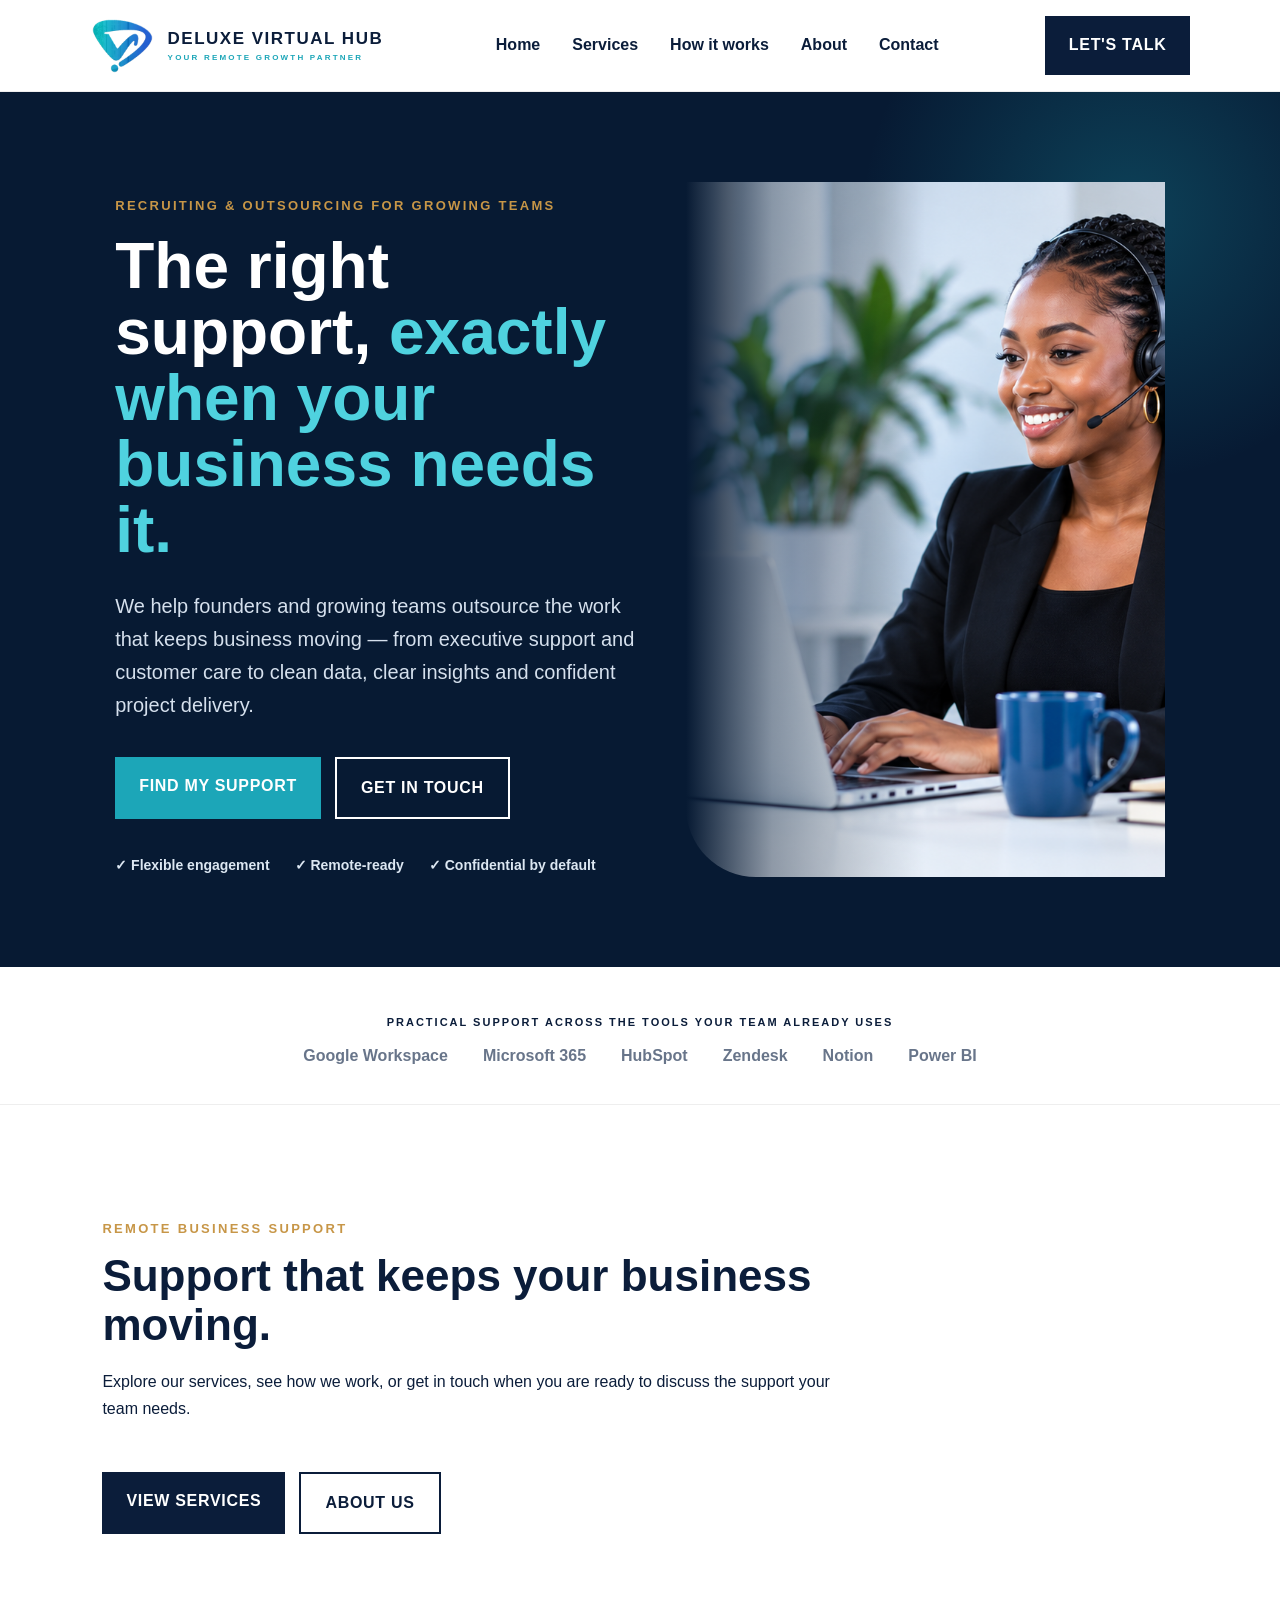
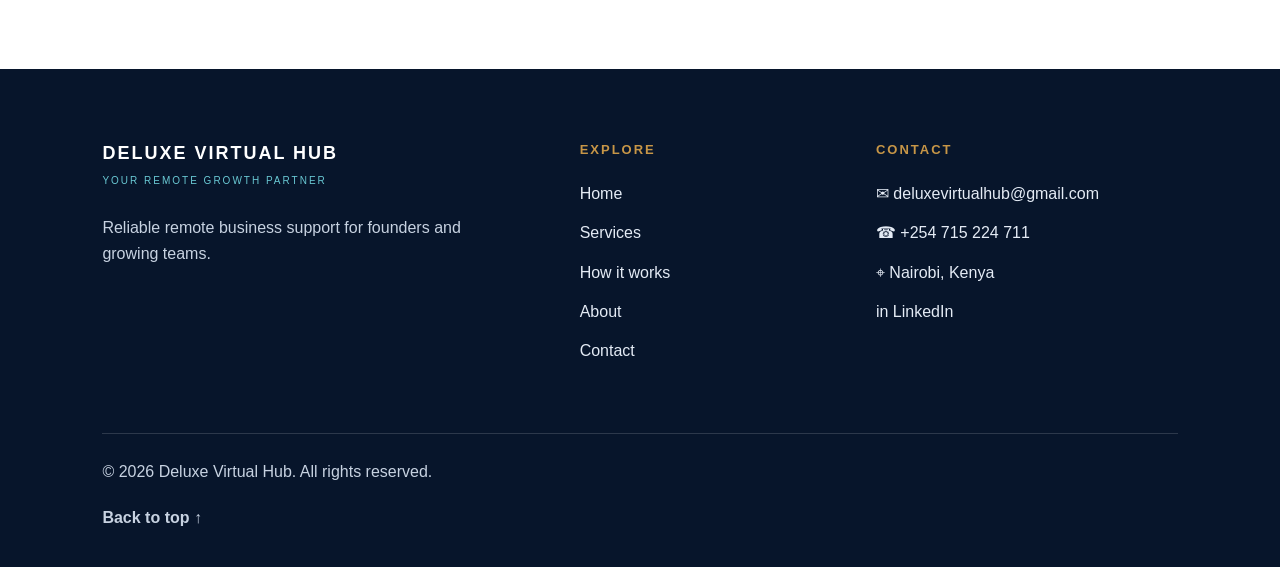
==== commit be50dc0a: "Add files via upload" ====
--- a/index.html
+++ b/index.html
@@ -16,7 +16,7 @@
     <div class="trust"><span>✓ Flexible engagement</span><span>✓ Remote-ready</span><span>✓ Confidential by default</span></div>
   </div>
   <div class="hero-visual">
-    <img src="assets/home-hero.png" alt="Professional remote business support at work">
+    <img src="home-hero.png" alt="Professional remote business support at work">
   </div>
 </section><section class="tools"><p>PRACTICAL SUPPORT ACROSS THE TOOLS YOUR TEAM ALREADY USES</p><div><span>Google Workspace</span><span>Microsoft 365</span><span>HubSpot</span><span>Zendesk</span><span>Notion</span><span>Power BI</span></div></section><section class="section"><div class="section-heading"><p class="eyebrow">REMOTE BUSINESS SUPPORT</p><h2>Support that keeps your business moving.</h2><p>Explore our services, see how we work, or get in touch when you are ready to discuss the support your team needs.</p></div><div class="actions"><a class="btn" href="services.html">VIEW SERVICES</a><a class="btn secondary" href="about.html">ABOUT US</a></div></section></main><footer class="site-footer">
   <div class="footer-grid">
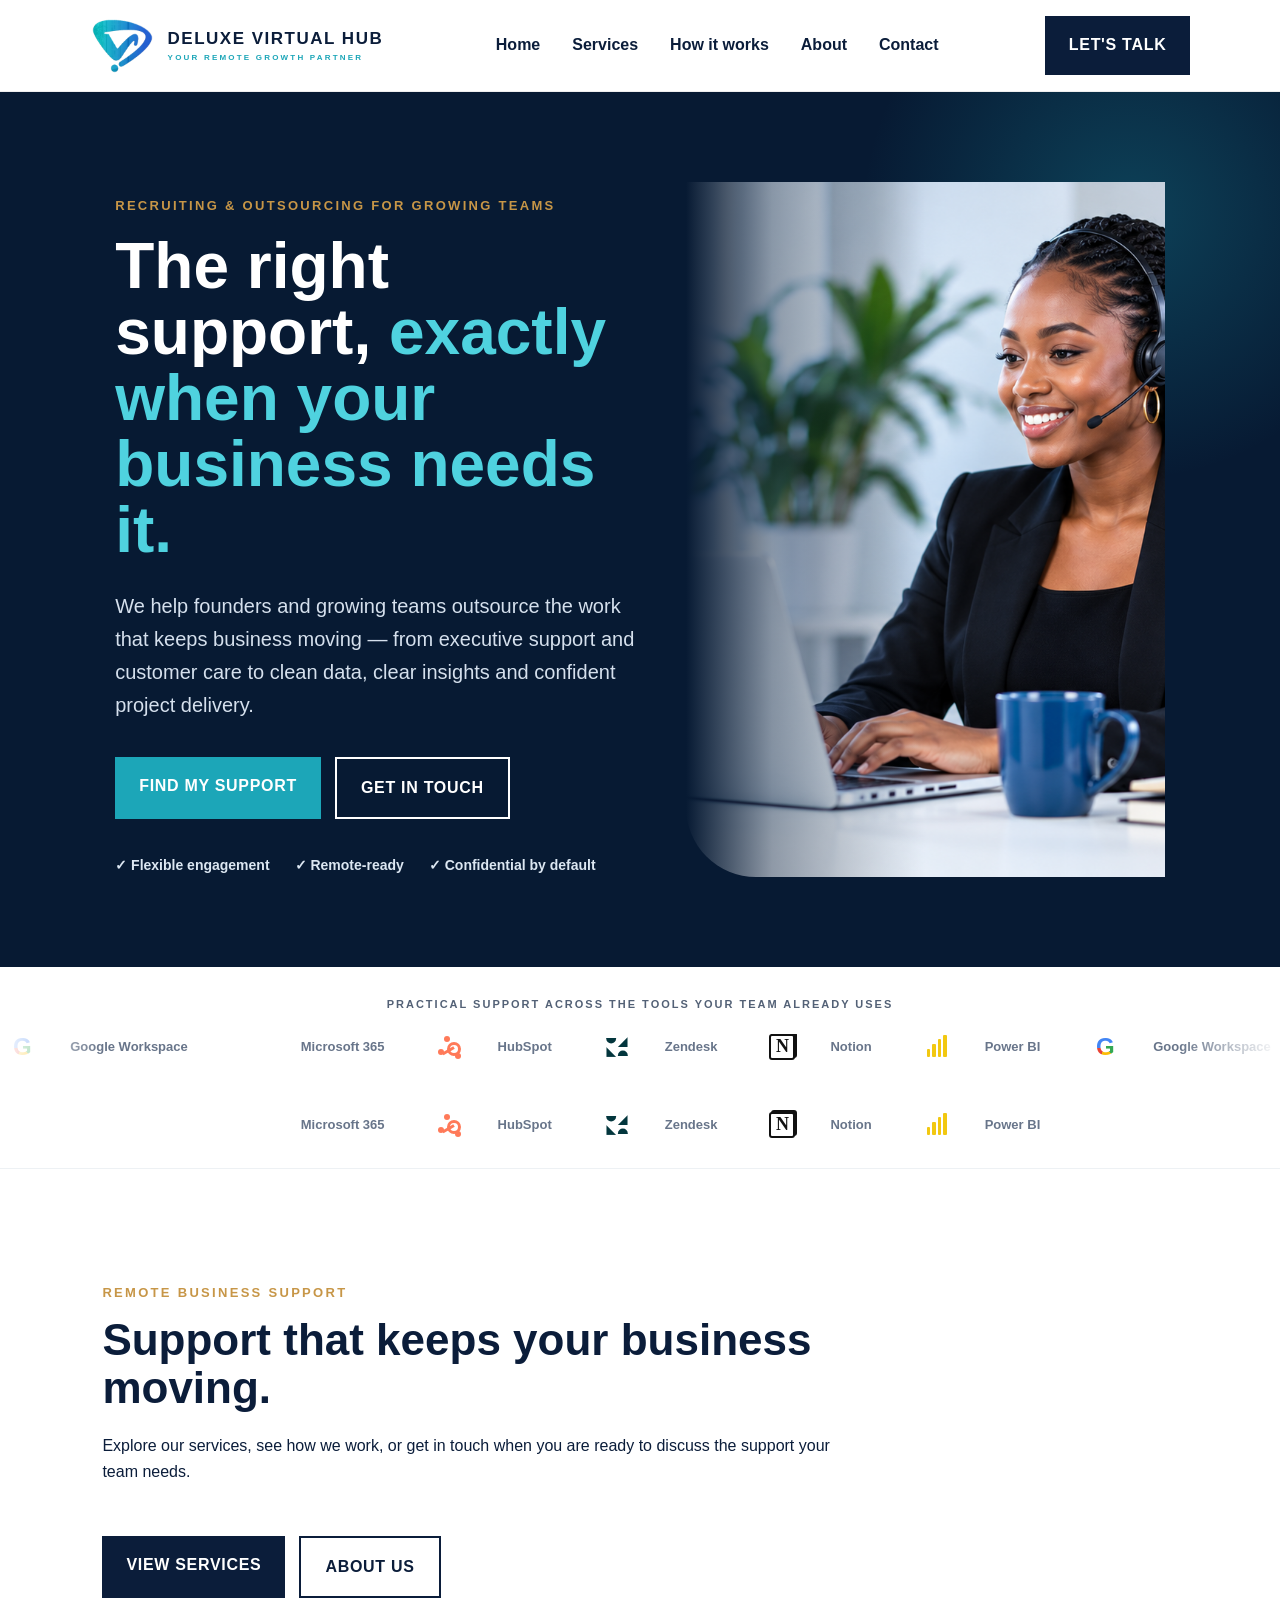
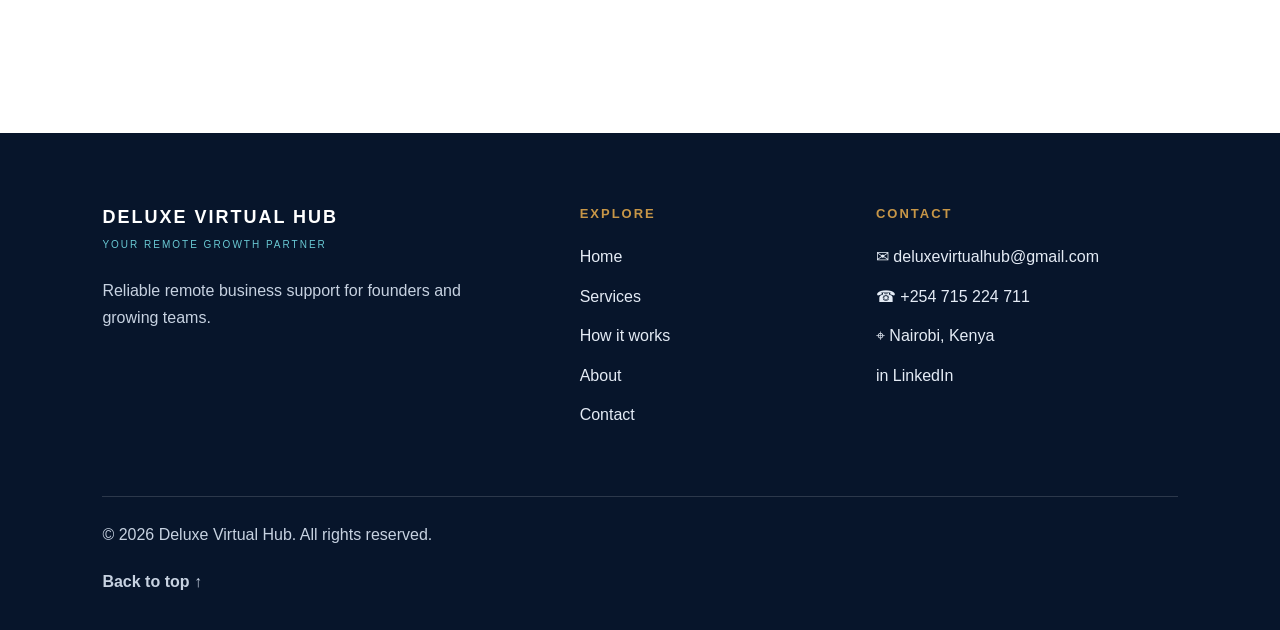
==== commit ab0d8df5: "Add files via upload" ====
--- a/index.html
+++ b/index.html
@@ -18,7 +18,7 @@
   <div class="hero-visual">
     <img src="home-hero.png" alt="Professional remote business support at work">
   </div>
-</section><section class="tools"><p>PRACTICAL SUPPORT ACROSS THE TOOLS YOUR TEAM ALREADY USES</p><div><span>Google Workspace</span><span>Microsoft 365</span><span>HubSpot</span><span>Zendesk</span><span>Notion</span><span>Power BI</span></div></section><section class="section"><div class="section-heading"><p class="eyebrow">REMOTE BUSINESS SUPPORT</p><h2>Support that keeps your business moving.</h2><p>Explore our services, see how we work, or get in touch when you are ready to discuss the support your team needs.</p></div><div class="actions"><a class="btn" href="services.html">VIEW SERVICES</a><a class="btn secondary" href="about.html">ABOUT US</a></div></section></main><footer class="site-footer">
+</section><section class="tools tools-live"><p>PRACTICAL SUPPORT ACROSS THE TOOLS YOUR TEAM ALREADY USES</p><div class="tools-marquee"><div class="tools-track"><div class="tool-item"><span class="tool-logo google-g">G</span><span>Google Workspace</span></div><div class="tool-item"><span class="tool-logo ms-logo"><i></i><i></i><i></i><i></i></span><span>Microsoft 365</span></div><div class="tool-item"><span class="tool-logo hubspot-logo"><i></i><b></b><em></em></span><span>HubSpot</span></div><div class="tool-item"><span class="tool-logo zendesk-logo"><i></i><b></b><em></em><strong></strong></span><span>Zendesk</span></div><div class="tool-item"><span class="tool-logo notion-logo">N</span><span>Notion</span></div><div class="tool-item"><span class="tool-logo powerbi-logo"><i></i><i></i><i></i><i></i></span><span>Power BI</span></div><div class="tool-item"><span class="tool-logo google-g">G</span><span>Google Workspace</span></div><div class="tool-item"><span class="tool-logo ms-logo"><i></i><i></i><i></i><i></i></span><span>Microsoft 365</span></div><div class="tool-item"><span class="tool-logo hubspot-logo"><i></i><b></b><em></em></span><span>HubSpot</span></div><div class="tool-item"><span class="tool-logo zendesk-logo"><i></i><b></b><em></em><strong></strong></span><span>Zendesk</span></div><div class="tool-item"><span class="tool-logo notion-logo">N</span><span>Notion</span></div><div class="tool-item"><span class="tool-logo powerbi-logo"><i></i><i></i><i></i><i></i></span><span>Power BI</span></div></div></div></section><section class="section"><div class="section-heading"><p class="eyebrow">REMOTE BUSINESS SUPPORT</p><h2>Support that keeps your business moving.</h2><p>Explore our services, see how we work, or get in touch when you are ready to discuss the support your team needs.</p></div><div class="actions"><a class="btn" href="services.html">VIEW SERVICES</a><a class="btn secondary" href="about.html">ABOUT US</a></div></section></main><footer class="site-footer">
   <div class="footer-grid">
     <div class="footer-brand"><b>DELUXE VIRTUAL HUB</b><span>YOUR REMOTE GROWTH PARTNER</span><p>Reliable remote business support for founders and growing teams.</p></div>
     <div class="footer-links"><h3>EXPLORE</h3><a href="index.html">Home</a><a href="services.html">Services</a><a href="process.html">How it works</a><a href="about.html">About</a><a href="contact.html">Contact</a></div>
--- a/styles.css
+++ b/styles.css
@@ -41,3 +41,23 @@
 .services-hero{min-height:440px;padding:90px 9%;background:#071a33;color:#fff;display:grid;grid-template-columns:1.2fr .8fr;align-items:center;position:relative;overflow:hidden}.services-hero:after{content:"";position:absolute;width:560px;height:560px;border-radius:50%;right:-110px;top:-220px;background:radial-gradient(circle,rgba(28,166,184,.38),rgba(28,166,184,0) 68%)}.services-hero-copy{max-width:820px;position:relative;z-index:2}.services-hero h1{font-size:58px;line-height:1.04;margin:15px 0 22px}.services-hero p:not(.eyebrow){font-size:19px;color:#d6e2ed;max-width:720px}.services-hero-btn{display:inline-block;margin-top:18px;background:#1ca6b8}.services-hero-accent{width:310px;height:310px;border:1px solid rgba(255,255,255,.16);border-radius:50%;justify-self:end;position:relative;z-index:1}.services-hero-accent:before,.services-hero-accent:after{content:"";position:absolute;border:1px solid rgba(79,210,223,.38);border-radius:50%}.services-hero-accent:before{inset:38px}.services-hero-accent:after{inset:78px}
 .services-showcase{padding:105px 8%;background:#fff}.services-intro{max-width:760px;margin:0 auto 80px;text-align:center}.services-intro h2{font-size:46px;line-height:1.08;margin:12px 0 20px}.services-intro>p:last-child{color:#526078;font-size:18px}.service-feature{display:grid;grid-template-columns:1fr 1fr;gap:72px;align-items:center;max-width:1240px;margin:0 auto 110px}.service-feature.reverse .service-image{order:2}.service-feature.reverse .service-content{order:1}.service-image{overflow:hidden;border-radius:4px;box-shadow:0 18px 50px rgba(11,29,58,.10)}.service-image img{display:block;width:100%;aspect-ratio:1.28/1;object-fit:cover}.service-content>span{font-size:13px;letter-spacing:2px;font-weight:800;color:#c79647}.service-kicker{font-size:12px;letter-spacing:2px;font-weight:800;color:#1ca6b8;margin:13px 0 8px}.service-content h2{font-size:38px;line-height:1.12;margin:0 0 18px}.service-content>p:not(.service-kicker){font-size:18px;color:#526078}.service-content ul{padding-left:20px;margin:24px 0;color:#34445d}.service-content li{margin:9px 0}.service-content a{font-size:13px;letter-spacing:1px;font-weight:800;color:#0b1d3a;border-bottom:2px solid #1ca6b8;padding-bottom:5px}.selector{background:#071a33}
 @media(max-width:850px){.hero{grid-template-columns:1fr;padding-bottom:0}.hero-visual{min-height:360px;margin:0 -7%}.hero-visual img{min-height:360px;border-radius:0}.hero-visual:after{background:linear-gradient(180deg,#071a33 0%,rgba(7,26,51,0) 35%)}.services-hero{grid-template-columns:1fr;padding:70px 7%}.services-hero h1{font-size:42px}.services-hero-accent{display:none}.services-showcase{padding:75px 7%}.services-intro{text-align:left;margin-bottom:55px}.services-intro h2{font-size:38px}.service-feature,.service-feature.reverse{grid-template-columns:1fr;gap:30px;margin-bottom:75px}.service-feature.reverse .service-image,.service-feature.reverse .service-content{order:initial}.service-content h2{font-size:32px}}
+
+
+/* Live tools marquee — compact brand marks */
+.tools-live{overflow:hidden;padding:28px 0 30px;background:#fff;border-bottom:1px solid #edf1f4}
+.tools-live>p{padding:0 7%;margin:0 0 20px;text-align:center;color:#536176}
+.tools-marquee{width:100%;overflow:hidden;mask-image:linear-gradient(to right,transparent,#000 8%,#000 92%,transparent);-webkit-mask-image:linear-gradient(to right,transparent,#000 8%,#000 92%,transparent)}
+.tools-track{width:max-content;display:flex!important;align-items:center;gap:52px!important;animation:tools-scroll 24s linear infinite;will-change:transform}
+.tools-marquee:hover .tools-track{animation-play-state:paused}
+.tool-item{display:flex!important;flex-direction:row!important;align-items:center;gap:10px;white-space:nowrap;color:#4d5b70;font-size:13px;font-weight:700}
+.tool-logo{width:26px;height:26px;flex:0 0 26px;display:inline-flex;align-items:center;justify-content:center;position:relative}
+.google-g{font-size:24px;font-weight:900;font-family:Arial,sans-serif;background:conic-gradient(from -35deg,#4285f4 0 28%,#34a853 28% 48%,#fbbc05 48% 67%,#ea4335 67% 82%,#4285f4 82% 100%);-webkit-background-clip:text;background-clip:text;color:transparent}
+.ms-logo{display:grid;grid-template-columns:repeat(2,10px);grid-template-rows:repeat(2,10px);gap:2px}
+.ms-logo i:nth-child(1){background:#f25022}.ms-logo i:nth-child(2){background:#7fba00}.ms-logo i:nth-child(3){background:#00a4ef}.ms-logo i:nth-child(4){background:#ffb900}
+.hubspot-logo:before{content:"";width:8px;height:8px;border:3px solid #ff7a59;border-radius:50%;position:absolute;right:2px;top:8px}.hubspot-logo:after{content:"";width:13px;height:3px;background:#ff7a59;position:absolute;left:4px;top:12px;transform:rotate(-30deg);transform-origin:right center}.hubspot-logo i,.hubspot-logo b,.hubspot-logo em{position:absolute;width:6px;height:6px;background:#ff7a59;border-radius:50%}.hubspot-logo i{left:1px;top:15px}.hubspot-logo b{left:7px;top:2px}.hubspot-logo em{right:2px;bottom:1px}
+.zendesk-logo{transform:scale(.9)}.zendesk-logo i,.zendesk-logo b,.zendesk-logo em,.zendesk-logo strong{position:absolute;background:#03363d}.zendesk-logo i{width:11px;height:6px;left:1px;top:3px;border-radius:0 0 10px 10px}.zendesk-logo b{width:11px;height:11px;right:1px;top:2px;clip-path:polygon(100% 0,0 100%,100% 100%)}.zendesk-logo em{width:11px;height:11px;left:1px;bottom:2px;clip-path:polygon(0 0,100% 100%,0 100%)}.zendesk-logo strong{width:11px;height:6px;right:1px;bottom:3px;border-radius:10px 10px 0 0}
+.notion-logo{border:2px solid #111;border-radius:3px;color:#111;font-family:Georgia,serif;font-size:18px;font-weight:800;background:#fff;box-shadow:2px -2px 0 #111}
+.powerbi-logo{align-items:flex-end;gap:2px;padding:3px}.powerbi-logo i{display:block;width:4px;background:#f2c811;border-radius:1px}.powerbi-logo i:nth-child(1){height:8px}.powerbi-logo i:nth-child(2){height:13px}.powerbi-logo i:nth-child(3){height:18px}.powerbi-logo i:nth-child(4){height:22px}
+@keyframes tools-scroll{from{transform:translateX(0)}to{transform:translateX(calc(-50% - 26px))}}
+@media(max-width:850px){.tools-track{gap:38px!important;animation-duration:20s}.tool-item{font-size:12px}.tool-logo{width:23px;height:23px;flex-basis:23px}}
+@media(prefers-reduced-motion:reduce){.tools-track{animation:none;flex-wrap:wrap!important;width:auto;justify-content:center;padding:0 7%}.tools-marquee{mask-image:none;-webkit-mask-image:none}}
